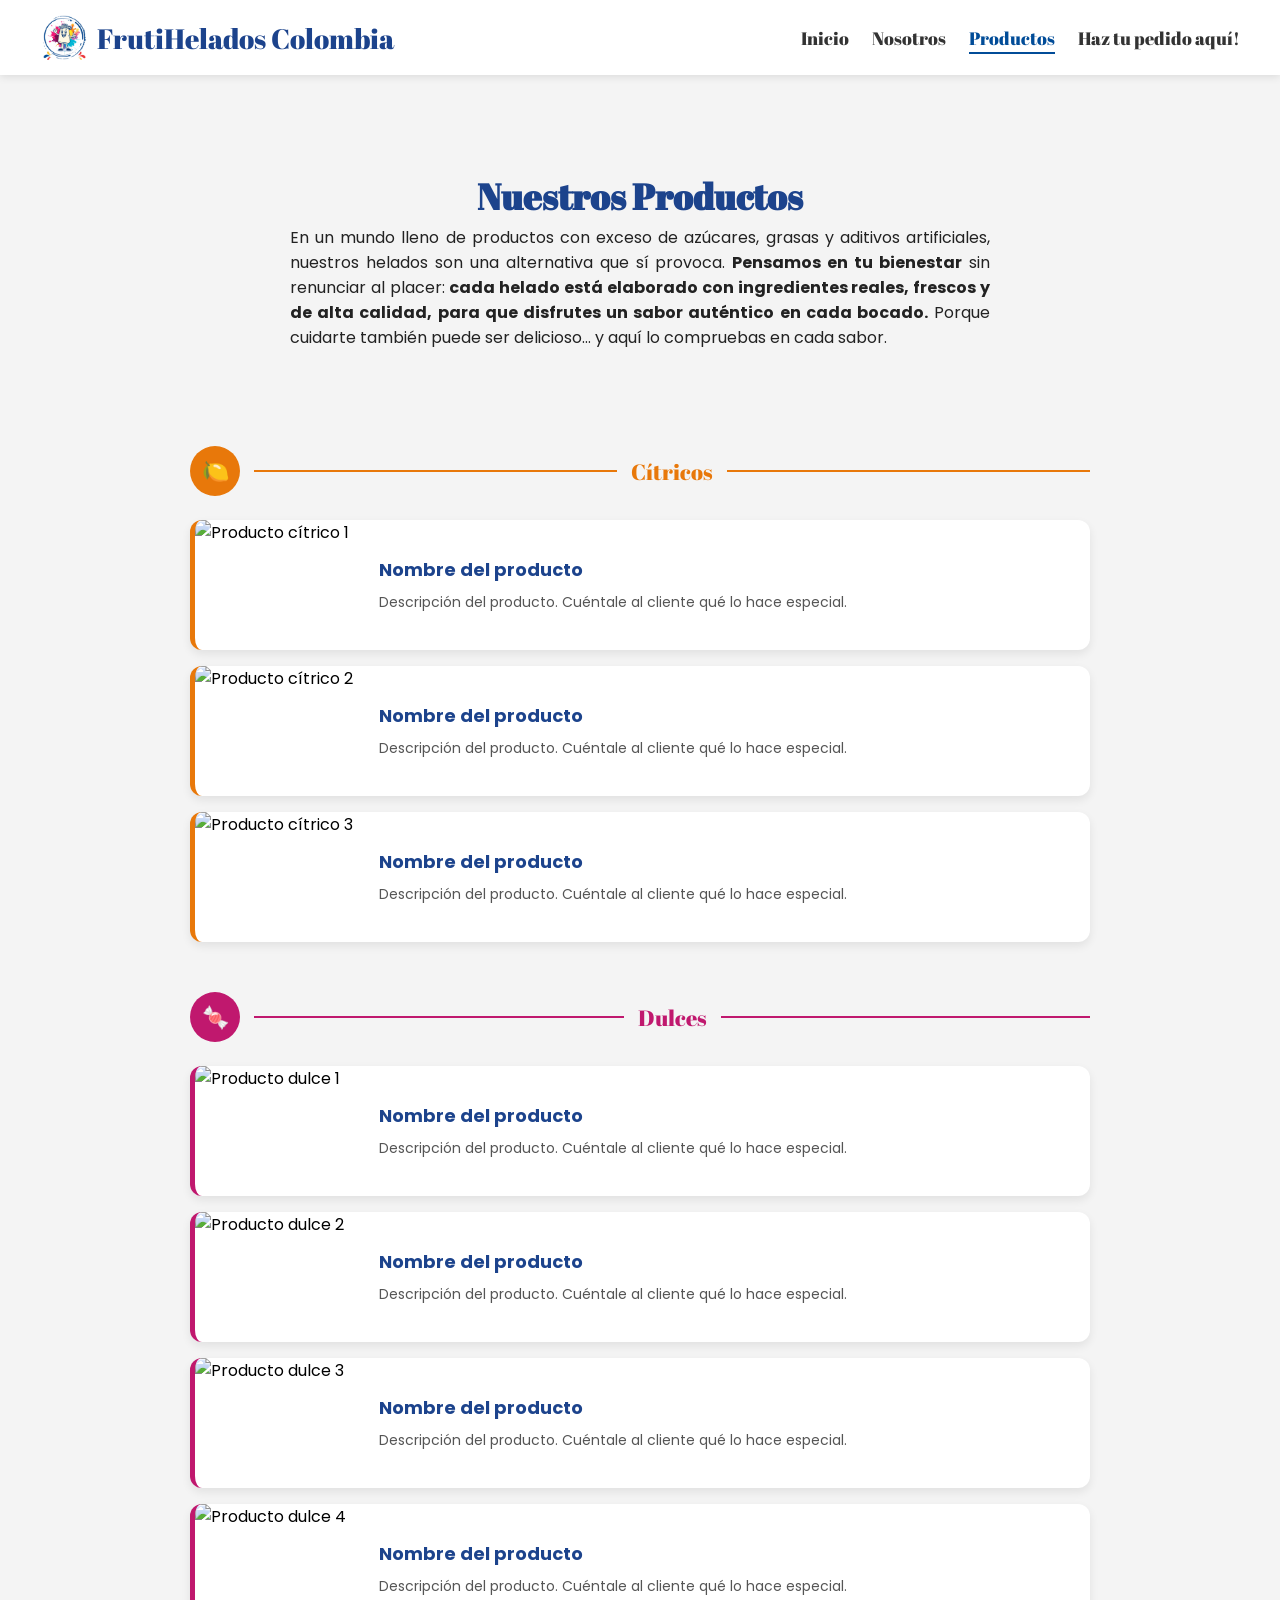
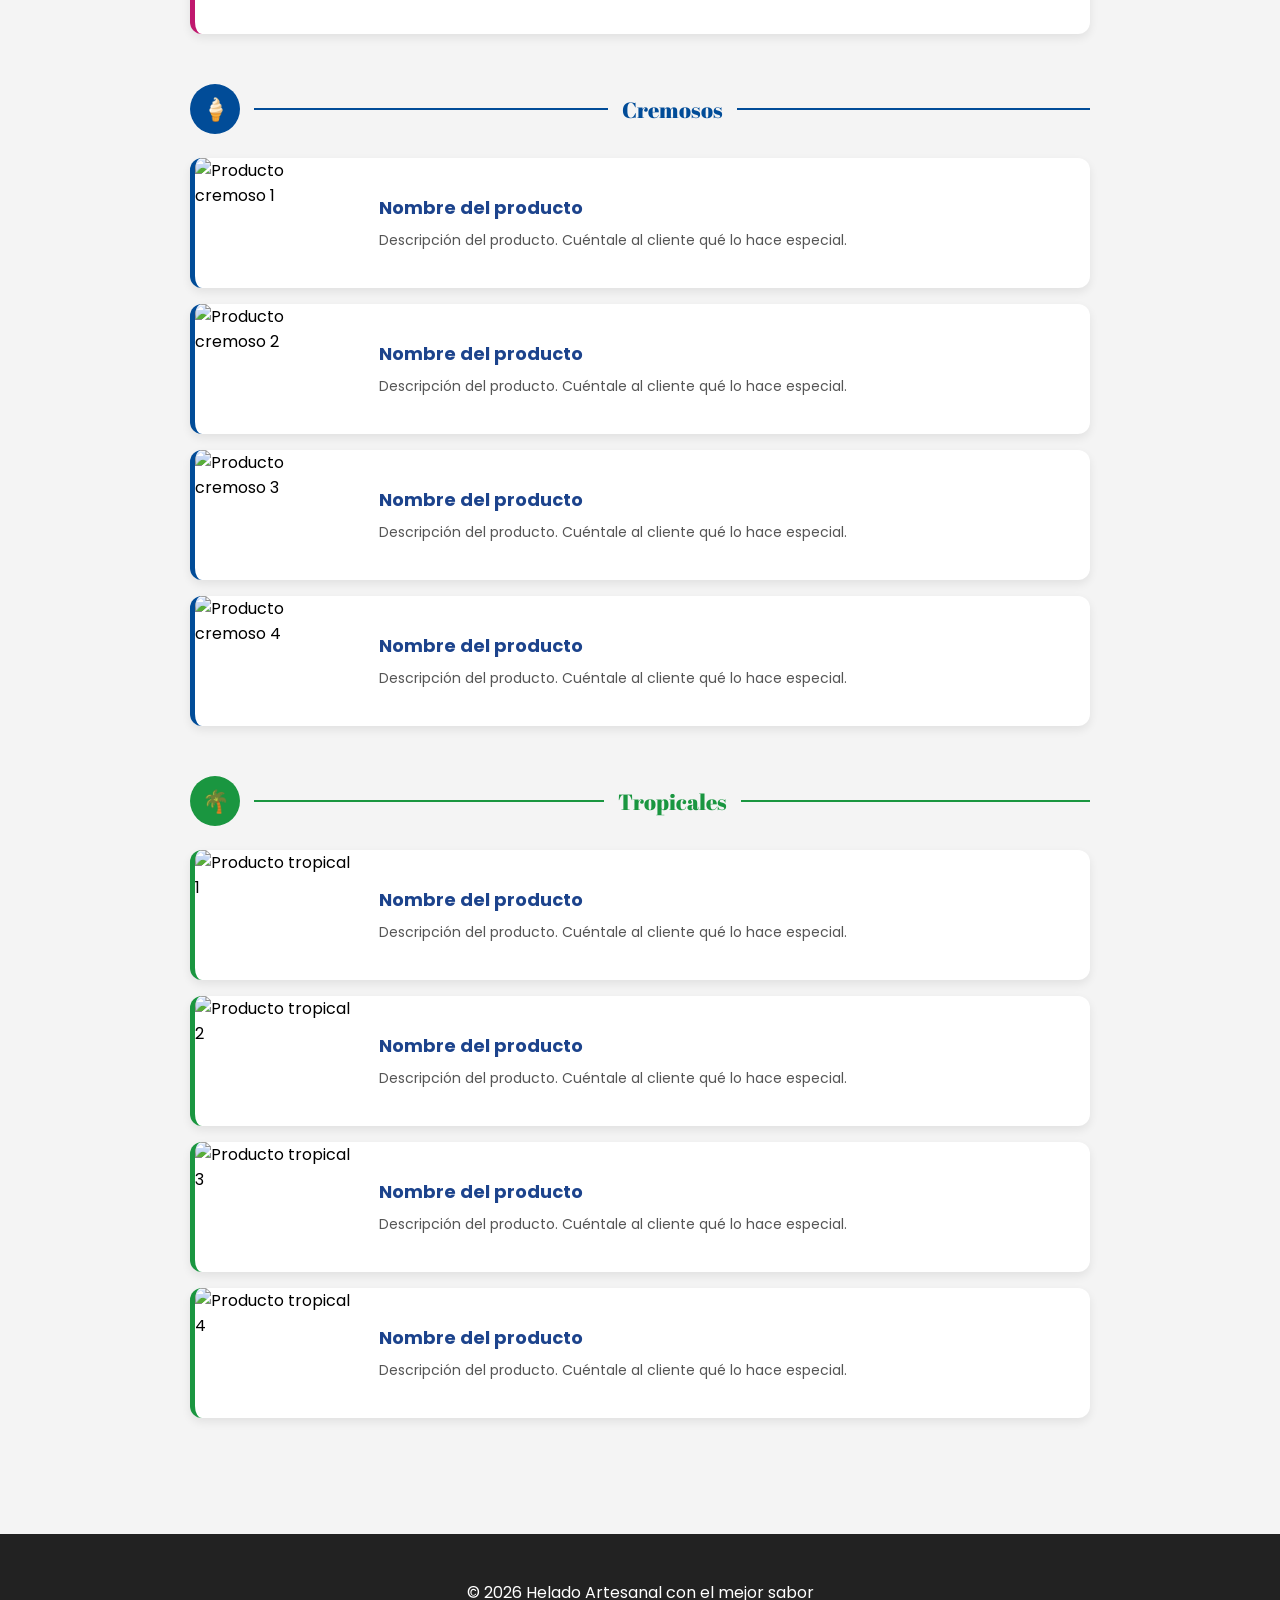
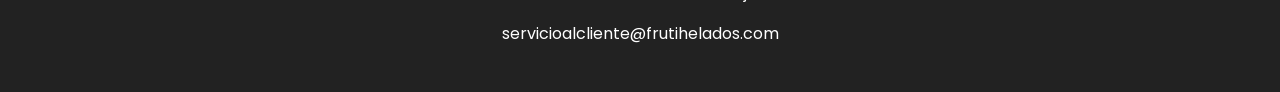
==== productos.html @ f024f273 "Update productos.html" ====
<!DOCTYPE html>
<html lang="es">

<head>
    <meta charset="UTF-8">
    <meta name="viewport" content="width=device-width, initial-scale=1.0">
    <title>Productos - FrutiHelados Colombia</title>
    <link href="https://fonts.googleapis.com/css2?family=Poppins:wght@300;500;700&family=Abril+Fatface&display=swap" rel="stylesheet">
    <link rel="icon" type="image/png" href="Contenido/Index/Animacion_FrutiHelados.png">

<style>

/* Estilo general */
body {
    margin: 0;
    font-family: 'Poppins', sans-serif;
    background: #f4f4f4;
    padding-top: 70px;
}

/* Header fijo */
header {
    background: white;
    padding: 15px 40px;
    display: flex;
    align-items: center;
    justify-content: space-between;
    box-shadow: 0 2px 8px rgba(0,0,0,0.1);
    position: fixed;
    top: 0;
    left: 0;
    right: 0;
    z-index: 2000;
    width: 100%;
    box-sizing: border-box;
    font-family: 'Abril Fatface', cursive;
}

.logo {
    font-size: 28px;
    color: #1c438c;
    display: flex;
    align-items: center;
    gap: 10px;
}

.logo img {
    height: 45px;
    width: auto;
}

nav a {
    margin-left: 20px;
    text-decoration: none;
    color: #333;
    font-size: 18px;
}

nav a:hover {
    color: #F72C21;
}

nav a.activo {
    color: #014c98;
    border-bottom: 2px solid #014c98;
    padding-bottom: 2px;
}

/* Título de página */
.titulo-seccion {
    text-align: center;
    padding: 78px 20px 20px;
}

.titulo-seccion h1 {
    font-size: 36px;
    color: #1c438c;
    font-family: 'Abril Fatface', cursive;
    margin-bottom: 5px;
}

.titulo-seccion p {
    color: #222;
    font-size: 16px;
    margin-top: 0;
    max-width: 700px;
    margin-left: auto;
    margin-right: auto;
    text-align: justify;
}

/* Contenedor principal */
.contenido {
    max-width: 900px;
    margin: 0 auto;
    padding: 10px 30px 60px;
}

/* Separador de categoría estilo opción 3 */
.categoria-separador {
    display: flex;
    align-items: center;
    gap: 14px;
    margin: 50px 0 24px;
}

.categoria-icono {
    width: 50px;
    height: 50px;
    border-radius: 50%;
    display: flex;
    align-items: center;
    justify-content: center;
    font-size: 22px;
    flex-shrink: 0;
}

.categoria-linea {
    flex: 1;
    height: 2px;
}

.categoria-nombre {
    font-family: 'Abril Fatface', cursive;
    font-size: 22px;
    white-space: nowrap;
}

/* Colores por categoría */
.citricos  .categoria-icono { background: #e8780a; }
.citricos  .categoria-linea { background: #e8780a; }
.citricos  .categoria-nombre { color: #e8780a; }

.dulces    .categoria-icono { background: #c0186e; }
.dulces    .categoria-linea { background: #c0186e; }
.dulces    .categoria-nombre { color: #c0186e; }

.cremosos  .categoria-icono { background: #014c98; }
.cremosos  .categoria-linea { background: #014c98; }
.cremosos  .categoria-nombre { color: #014c98; }

.tropicales .categoria-icono { background: #1a9640; }
.tropicales .categoria-linea { background: #1a9640; }
.tropicales .categoria-nombre { color: #1a9640; }

/* Item de producto en lista con borde izquierdo */
.producto-item {
    background: white;
    border-radius: 12px;
    box-shadow: 0 4px 10px rgba(0,0,0,0.08);
    display: flex;
    align-items: center;
    gap: 24px;
    margin-bottom: 16px;
    overflow: hidden;
    transition: transform 0.2s;
}

.producto-item:hover {
    transform: translateY(-4px);
}

/* Borde izquierdo de color por categoría */
.citricos   .producto-item { border-left: 5px solid #e8780a; }
.dulces     .producto-item { border-left: 5px solid #c0186e; }
.cremosos   .producto-item { border-left: 5px solid #014c98; }
.tropicales .producto-item { border-left: 5px solid #1a9640; }

/* Imagen del producto */
.producto-item img {
    width: 160px;
    height: 130px;
    object-fit: cover;
    flex-shrink: 0;
}

/* Texto del producto */
.producto-item-info {
    padding: 16px 20px 16px 0;
    flex: 1;
}

.producto-item-info h3 {
    margin: 0 0 8px;
    font-size: 18px;
    color: #1c438c;
}

.producto-item-info p {
    margin: 0;
    font-size: 14px;
    color: #555;
    line-height: 1.6;
    text-align: justify;
}

/* Footer */
footer {
    margin-top: 40px;
    background: #222;
    color: white;
    text-align: center;
    padding: 30px;
}

</style>
</head>

<body>

<!-- Header -->
<header>
    <div class="logo">
        <img src="Contenido/Index/Frutihelados_Outback_logo.png" alt="Logo FrutiHelados">
        FrutiHelados Colombia
    </div>
    <nav>
        <a href="index.html">Inicio</a>
        <a href="#">Nosotros</a>
        <a href="productos.html" class="activo">Productos</a>
        <a href="#">Haz tu pedido aquí!</a>
    </nav>
</header>

<!-- Título -->
<div class="titulo-seccion">
    <h1>Nuestros Productos</h1>
    <p>En un mundo lleno de productos con exceso de azúcares, grasas y aditivos artificiales, nuestros helados son una alternativa que sí provoca.
       <strong>Pensamos en tu bienestar</strong> sin renunciar al placer: <strong>cada helado está elaborado con ingredientes reales, frescos y de alta calidad, para que disfrutes un sabor auténtico en cada bocado.</strong>
       Porque cuidarte también puede ser delicioso… y aquí lo compruebas en cada sabor.</p>
</div>

<div class="contenido">

    <!-- ───── CÍTRICOS ───── -->
    <div class="citricos">
        <div class="categoria-separador">
            <div class="categoria-icono">🍋</div>
            <div class="categoria-linea"></div>
            <div class="categoria-nombre">Cítricos</div>
            <div class="categoria-linea"></div>
        </div>

        <div class="producto-item">
            <img src="Contenido/Productos/citrico1.jpg" alt="Producto cítrico 1">
            <div class="producto-item-info">
                <h3>Nombre del producto</h3>
                <p>Descripción del producto. Cuéntale al cliente qué lo hace especial.</p>
            </div>
        </div>

        <div class="producto-item">
            <img src="Contenido/Productos/citrico2.jpg" alt="Producto cítrico 2">
            <div class="producto-item-info">
                <h3>Nombre del producto</h3>
                <p>Descripción del producto. Cuéntale al cliente qué lo hace especial.</p>
            </div>
        </div>

        <div class="producto-item">
            <img src="Contenido/Productos/citrico3.jpg" alt="Producto cítrico 3">
            <div class="producto-item-info">
                <h3>Nombre del producto</h3>
                <p>Descripción del producto. Cuéntale al cliente qué lo hace especial.</p>
            </div>
        </div>
    </div>

    <!-- ───── DULCES ───── -->
    <div class="dulces">
        <div class="categoria-separador">
            <div class="categoria-icono">🍬</div>
            <div class="categoria-linea"></div>
            <div class="categoria-nombre">Dulces</div>
            <div class="categoria-linea"></div>
        </div>

        <div class="producto-item">
            <img src="Contenido/Productos/dulce1.jpg" alt="Producto dulce 1">
            <div class="producto-item-info">
                <h3>Nombre del producto</h3>
                <p>Descripción del producto. Cuéntale al cliente qué lo hace especial.</p>
            </div>
        </div>

        <div class="producto-item">
            <img src="Contenido/Productos/dulce2.jpg" alt="Producto dulce 2">
            <div class="producto-item-info">
                <h3>Nombre del producto</h3>
                <p>Descripción del producto. Cuéntale al cliente qué lo hace especial.</p>
            </div>
        </div>

        <div class="producto-item">
            <img src="Contenido/Productos/dulce3.jpg" alt="Producto dulce 3">
            <div class="producto-item-info">
                <h3>Nombre del producto</h3>
                <p>Descripción del producto. Cuéntale al cliente qué lo hace especial.</p>
            </div>
        </div>

        <div class="producto-item">
            <img src="Contenido/Productos/dulce4.jpg" alt="Producto dulce 4">
            <div class="producto-item-info">
                <h3>Nombre del producto</h3>
                <p>Descripción del producto. Cuéntale al cliente qué lo hace especial.</p>
            </div>
        </div>
    </div>

    <!-- ───── CREMOSOS ───── -->
    <div class="cremosos">
        <div class="categoria-separador">
            <div class="categoria-icono">🍦</div>
            <div class="categoria-linea"></div>
            <div class="categoria-nombre">Cremosos</div>
            <div class="categoria-linea"></div>
        </div>

        <div class="producto-item">
            <img src="Contenido/Productos/cremoso1.jpg" alt="Producto cremoso 1">
            <div class="producto-item-info">
                <h3>Nombre del producto</h3>
                <p>Descripción del producto. Cuéntale al cliente qué lo hace especial.</p>
            </div>
        </div>

        <div class="producto-item">
            <img src="Contenido/Productos/cremoso2.jpg" alt="Producto cremoso 2">
            <div class="producto-item-info">
                <h3>Nombre del producto</h3>
                <p>Descripción del producto. Cuéntale al cliente qué lo hace especial.</p>
            </div>
        </div>

        <div class="producto-item">
            <img src="Contenido/Productos/cremoso3.jpg" alt="Producto cremoso 3">
            <div class="producto-item-info">
                <h3>Nombre del producto</h3>
                <p>Descripción del producto. Cuéntale al cliente qué lo hace especial.</p>
            </div>
        </div>

        <div class="producto-item">
            <img src="Contenido/Productos/cremoso4.jpg" alt="Producto cremoso 4">
            <div class="producto-item-info">
                <h3>Nombre del producto</h3>
                <p>Descripción del producto. Cuéntale al cliente qué lo hace especial.</p>
            </div>
        </div>
    </div>

    <!-- ───── TROPICALES ───── -->
    <div class="tropicales">
        <div class="categoria-separador">
            <div class="categoria-icono">🌴</div>
            <div class="categoria-linea"></div>
            <div class="categoria-nombre">Tropicales</div>
            <div class="categoria-linea"></div>
        </div>

        <div class="producto-item">
            <img src="Contenido/Productos/tropical1.jpg" alt="Producto tropical 1">
            <div class="producto-item-info">
                <h3>Nombre del producto</h3>
                <p>Descripción del producto. Cuéntale al cliente qué lo hace especial.</p>
            </div>
        </div>

        <div class="producto-item">
            <img src="Contenido/Productos/tropical2.jpg" alt="Producto tropical 2">
            <div class="producto-item-info">
                <h3>Nombre del producto</h3>
                <p>Descripción del producto. Cuéntale al cliente qué lo hace especial.</p>
            </div>
        </div>

        <div class="producto-item">
            <img src="Contenido/Productos/tropical3.jpg" alt="Producto tropical 3">
            <div class="producto-item-info">
                <h3>Nombre del producto</h3>
                <p>Descripción del producto. Cuéntale al cliente qué lo hace especial.</p>
            </div>
        </div>

        <div class="producto-item">
            <img src="Contenido/Productos/tropical4.jpg" alt="Producto tropical 4">
            <div class="producto-item-info">
                <h3>Nombre del producto</h3>
                <p>Descripción del producto. Cuéntale al cliente qué lo hace especial.</p>
            </div>
        </div>
    </div>

</div>

<!-- Footer -->
<footer>
    <p>© 2026 Helado Artesanal con el mejor sabor</p>
    <p>servicioalcliente@frutihelados.com</p>
</footer>

</body>
</html>
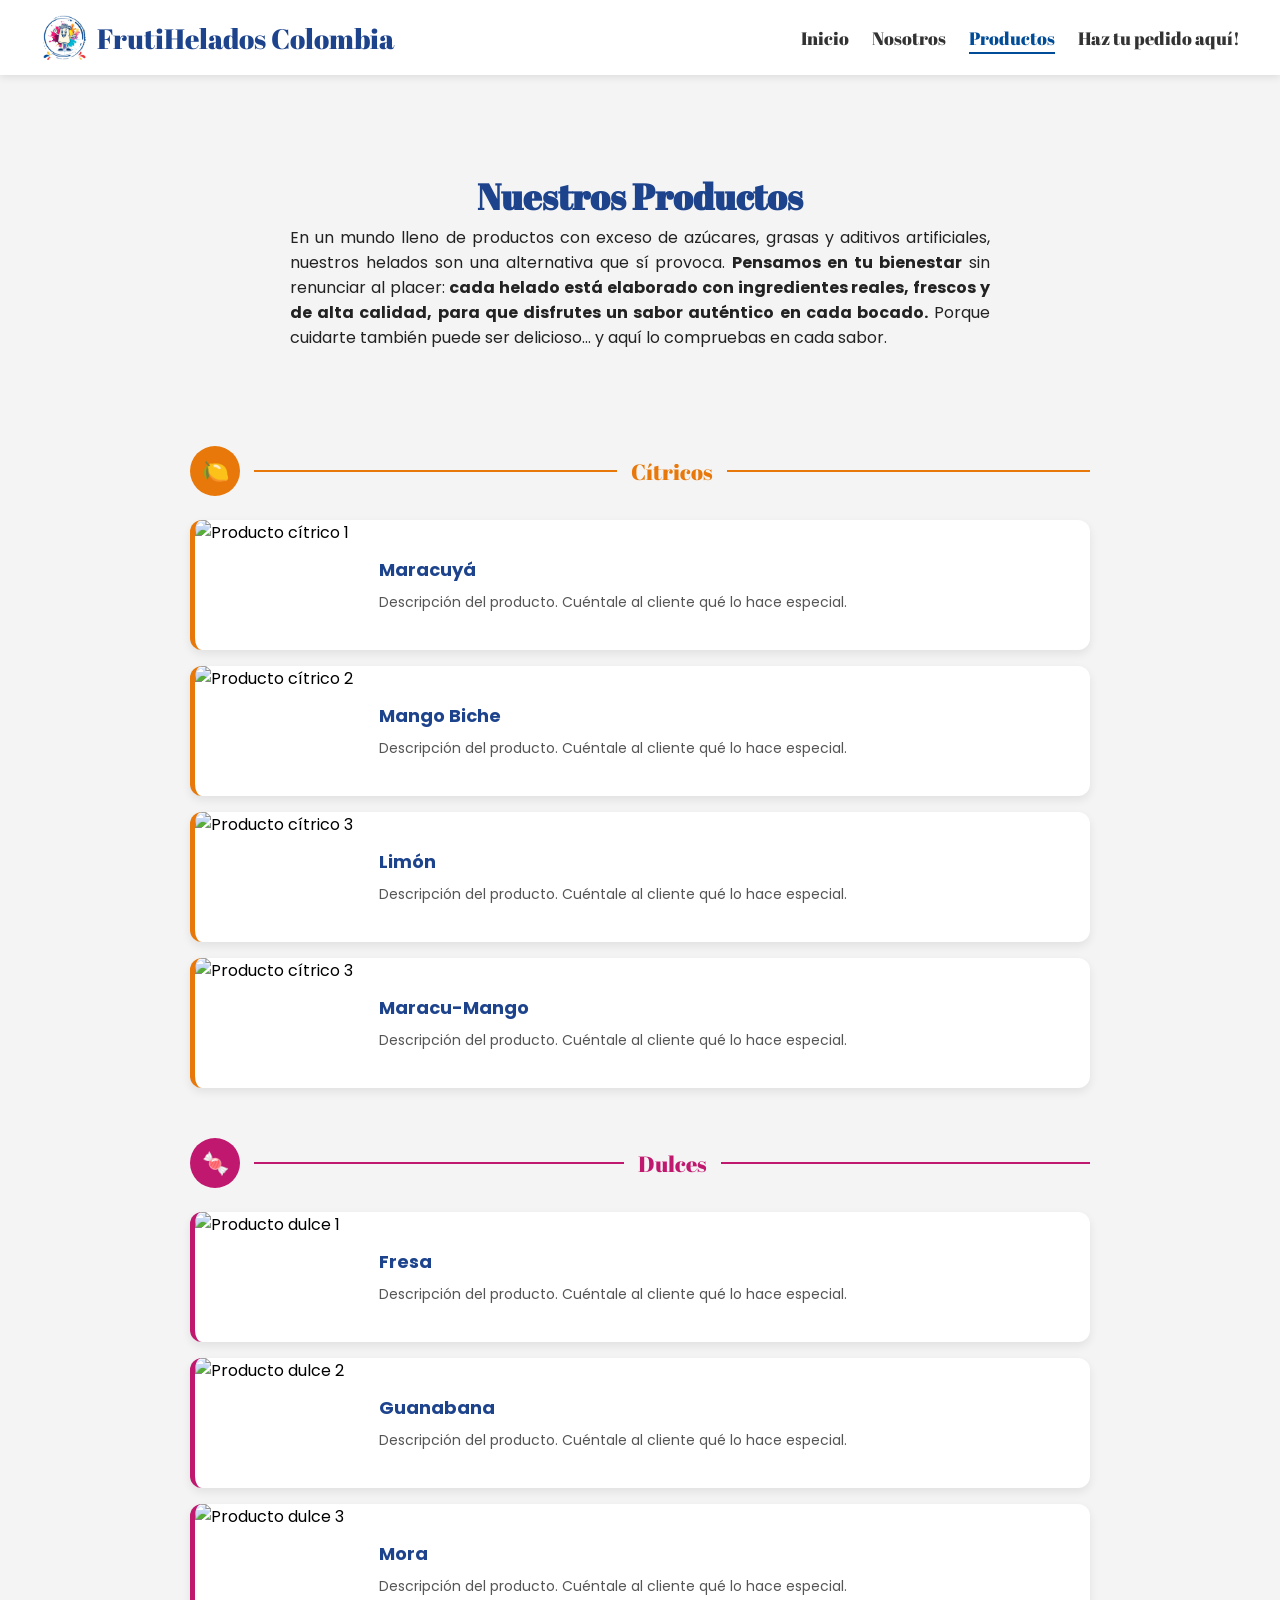
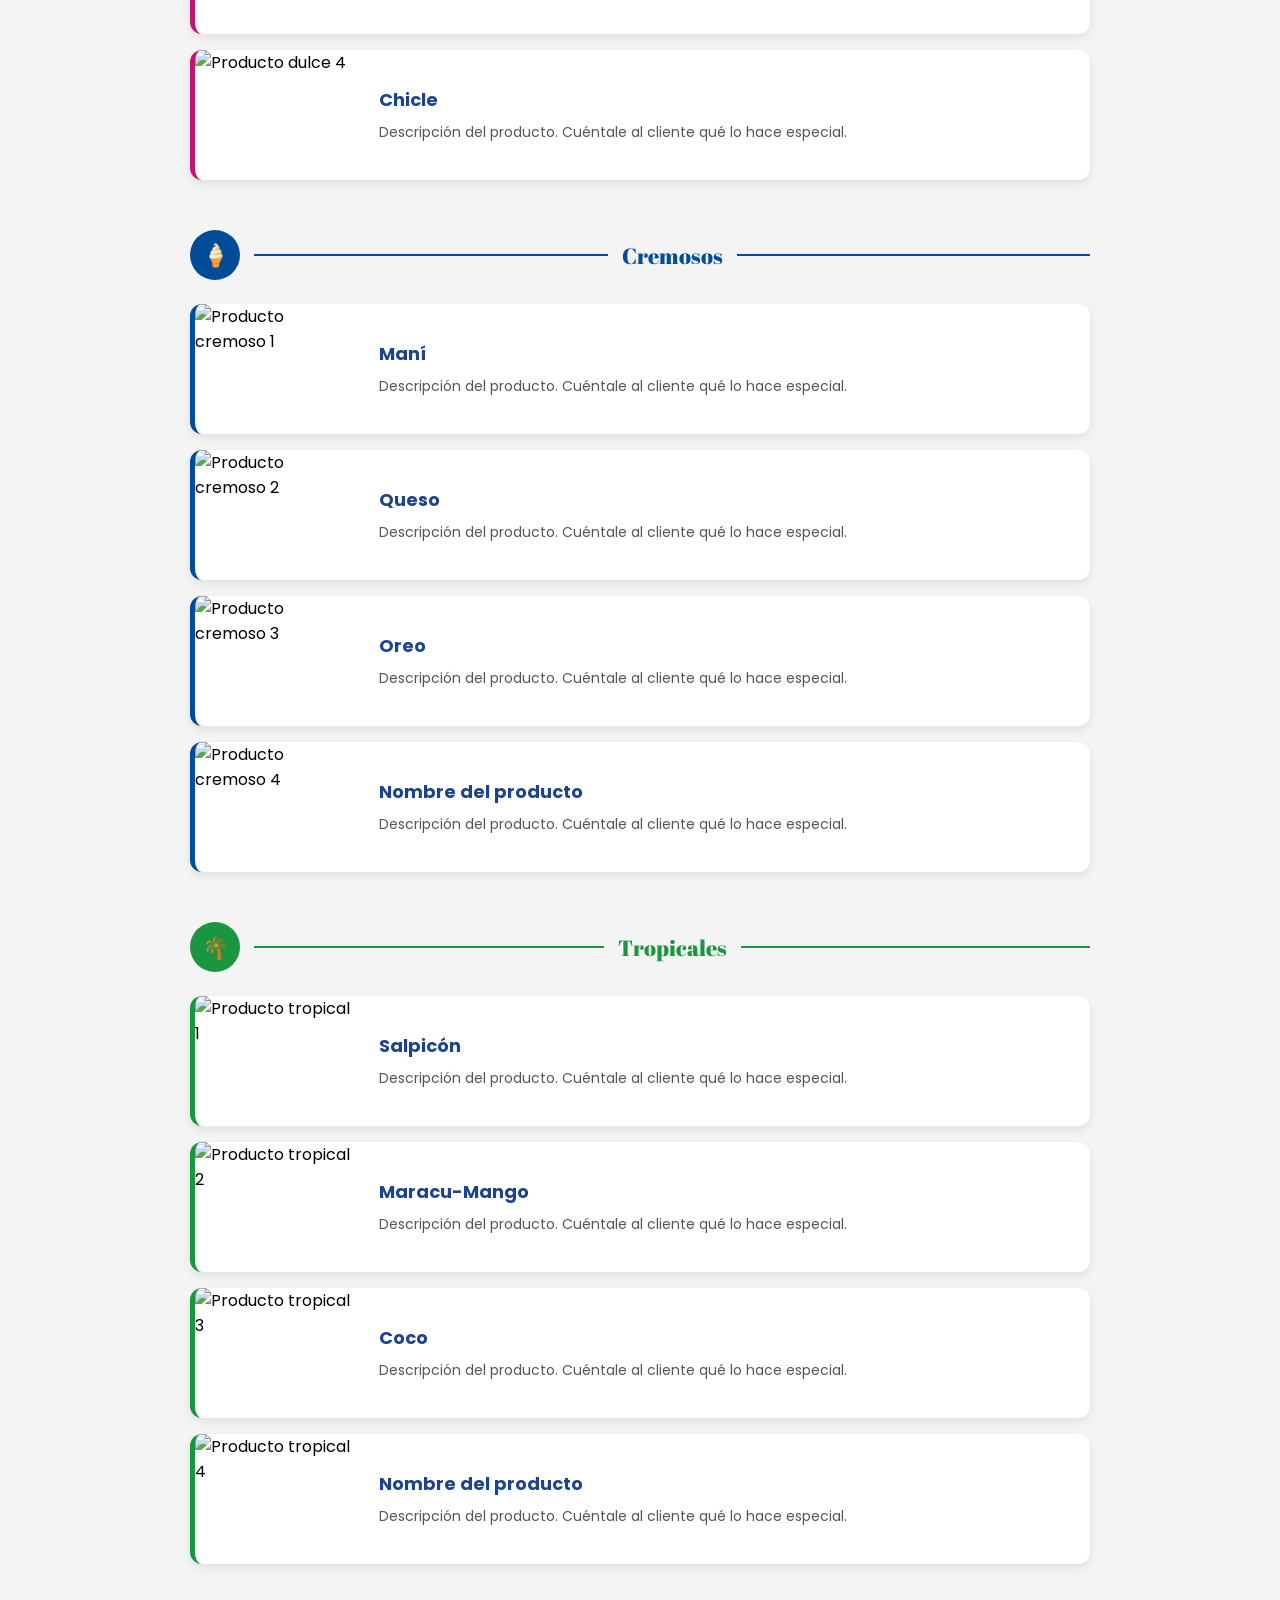
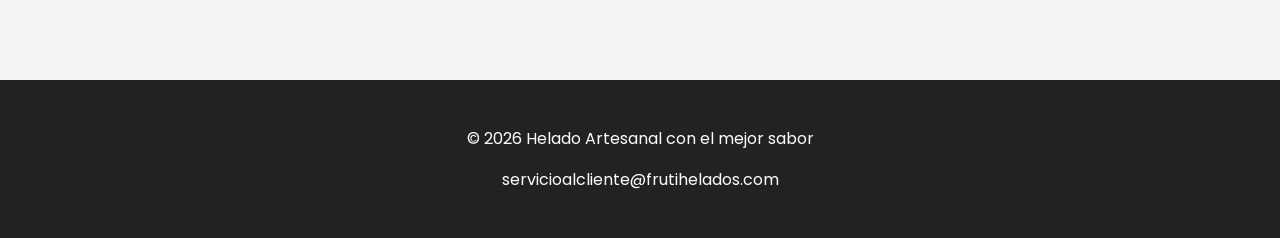
==== commit fedc2c7a: "Update productos.html" ====
--- a/productos.html
+++ b/productos.html
@@ -244,7 +244,7 @@
         <div class="producto-item">
             <img src="Contenido/Productos/citrico1.jpg" alt="Producto cítrico 1">
             <div class="producto-item-info">
-                <h3>Nombre del producto</h3>
+                <h3>Maracuyá</h3>
                 <p>Descripción del producto. Cuéntale al cliente qué lo hace especial.</p>
             </div>
         </div>
@@ -252,7 +252,7 @@
         <div class="producto-item">
             <img src="Contenido/Productos/citrico2.jpg" alt="Producto cítrico 2">
             <div class="producto-item-info">
-                <h3>Nombre del producto</h3>
+                <h3>Mango Biche</h3>
                 <p>Descripción del producto. Cuéntale al cliente qué lo hace especial.</p>
             </div>
         </div>
@@ -260,7 +260,15 @@
         <div class="producto-item">
             <img src="Contenido/Productos/citrico3.jpg" alt="Producto cítrico 3">
             <div class="producto-item-info">
-                <h3>Nombre del producto</h3>
+                <h3>Limón</h3>
+                <p>Descripción del producto. Cuéntale al cliente qué lo hace especial.</p>
+            </div>
+        </div>
+
+        <div class="producto-item">
+            <img src="Contenido/Productos/citrico3.jpg" alt="Producto cítrico 3">
+            <div class="producto-item-info">
+                <h3>Maracu-Mango</h3>
                 <p>Descripción del producto. Cuéntale al cliente qué lo hace especial.</p>
             </div>
         </div>
@@ -278,7 +286,7 @@
         <div class="producto-item">
             <img src="Contenido/Productos/dulce1.jpg" alt="Producto dulce 1">
             <div class="producto-item-info">
-                <h3>Nombre del producto</h3>
+                <h3>Fresa</h3>
                 <p>Descripción del producto. Cuéntale al cliente qué lo hace especial.</p>
             </div>
         </div>
@@ -286,7 +294,7 @@
         <div class="producto-item">
             <img src="Contenido/Productos/dulce2.jpg" alt="Producto dulce 2">
             <div class="producto-item-info">
-                <h3>Nombre del producto</h3>
+                <h3>Guanabana</h3>
                 <p>Descripción del producto. Cuéntale al cliente qué lo hace especial.</p>
             </div>
         </div>
@@ -294,7 +302,7 @@
         <div class="producto-item">
             <img src="Contenido/Productos/dulce3.jpg" alt="Producto dulce 3">
             <div class="producto-item-info">
-                <h3>Nombre del producto</h3>
+                <h3>Mora</h3>
                 <p>Descripción del producto. Cuéntale al cliente qué lo hace especial.</p>
             </div>
         </div>
@@ -302,7 +310,7 @@
         <div class="producto-item">
             <img src="Contenido/Productos/dulce4.jpg" alt="Producto dulce 4">
             <div class="producto-item-info">
-                <h3>Nombre del producto</h3>
+                <h3>Chicle</h3>
                 <p>Descripción del producto. Cuéntale al cliente qué lo hace especial.</p>
             </div>
         </div>
@@ -320,7 +328,7 @@
         <div class="producto-item">
             <img src="Contenido/Productos/cremoso1.jpg" alt="Producto cremoso 1">
             <div class="producto-item-info">
-                <h3>Nombre del producto</h3>
+                <h3>Maní</h3>
                 <p>Descripción del producto. Cuéntale al cliente qué lo hace especial.</p>
             </div>
         </div>
@@ -328,7 +336,7 @@
         <div class="producto-item">
             <img src="Contenido/Productos/cremoso2.jpg" alt="Producto cremoso 2">
             <div class="producto-item-info">
-                <h3>Nombre del producto</h3>
+                <h3>Queso</h3>
                 <p>Descripción del producto. Cuéntale al cliente qué lo hace especial.</p>
             </div>
         </div>
@@ -336,7 +344,7 @@
         <div class="producto-item">
             <img src="Contenido/Productos/cremoso3.jpg" alt="Producto cremoso 3">
             <div class="producto-item-info">
-                <h3>Nombre del producto</h3>
+                <h3>Oreo</h3>
                 <p>Descripción del producto. Cuéntale al cliente qué lo hace especial.</p>
             </div>
         </div>
@@ -362,7 +370,7 @@
         <div class="producto-item">
             <img src="Contenido/Productos/tropical1.jpg" alt="Producto tropical 1">
             <div class="producto-item-info">
-                <h3>Nombre del producto</h3>
+                <h3>Salpicón</h3>
                 <p>Descripción del producto. Cuéntale al cliente qué lo hace especial.</p>
             </div>
         </div>
@@ -370,7 +378,7 @@
         <div class="producto-item">
             <img src="Contenido/Productos/tropical2.jpg" alt="Producto tropical 2">
             <div class="producto-item-info">
-                <h3>Nombre del producto</h3>
+                <h3>Maracu-Mango</h3>
                 <p>Descripción del producto. Cuéntale al cliente qué lo hace especial.</p>
             </div>
         </div>
@@ -378,7 +386,7 @@
         <div class="producto-item">
             <img src="Contenido/Productos/tropical3.jpg" alt="Producto tropical 3">
             <div class="producto-item-info">
-                <h3>Nombre del producto</h3>
+                <h3>Coco</h3>
                 <p>Descripción del producto. Cuéntale al cliente qué lo hace especial.</p>
             </div>
         </div>
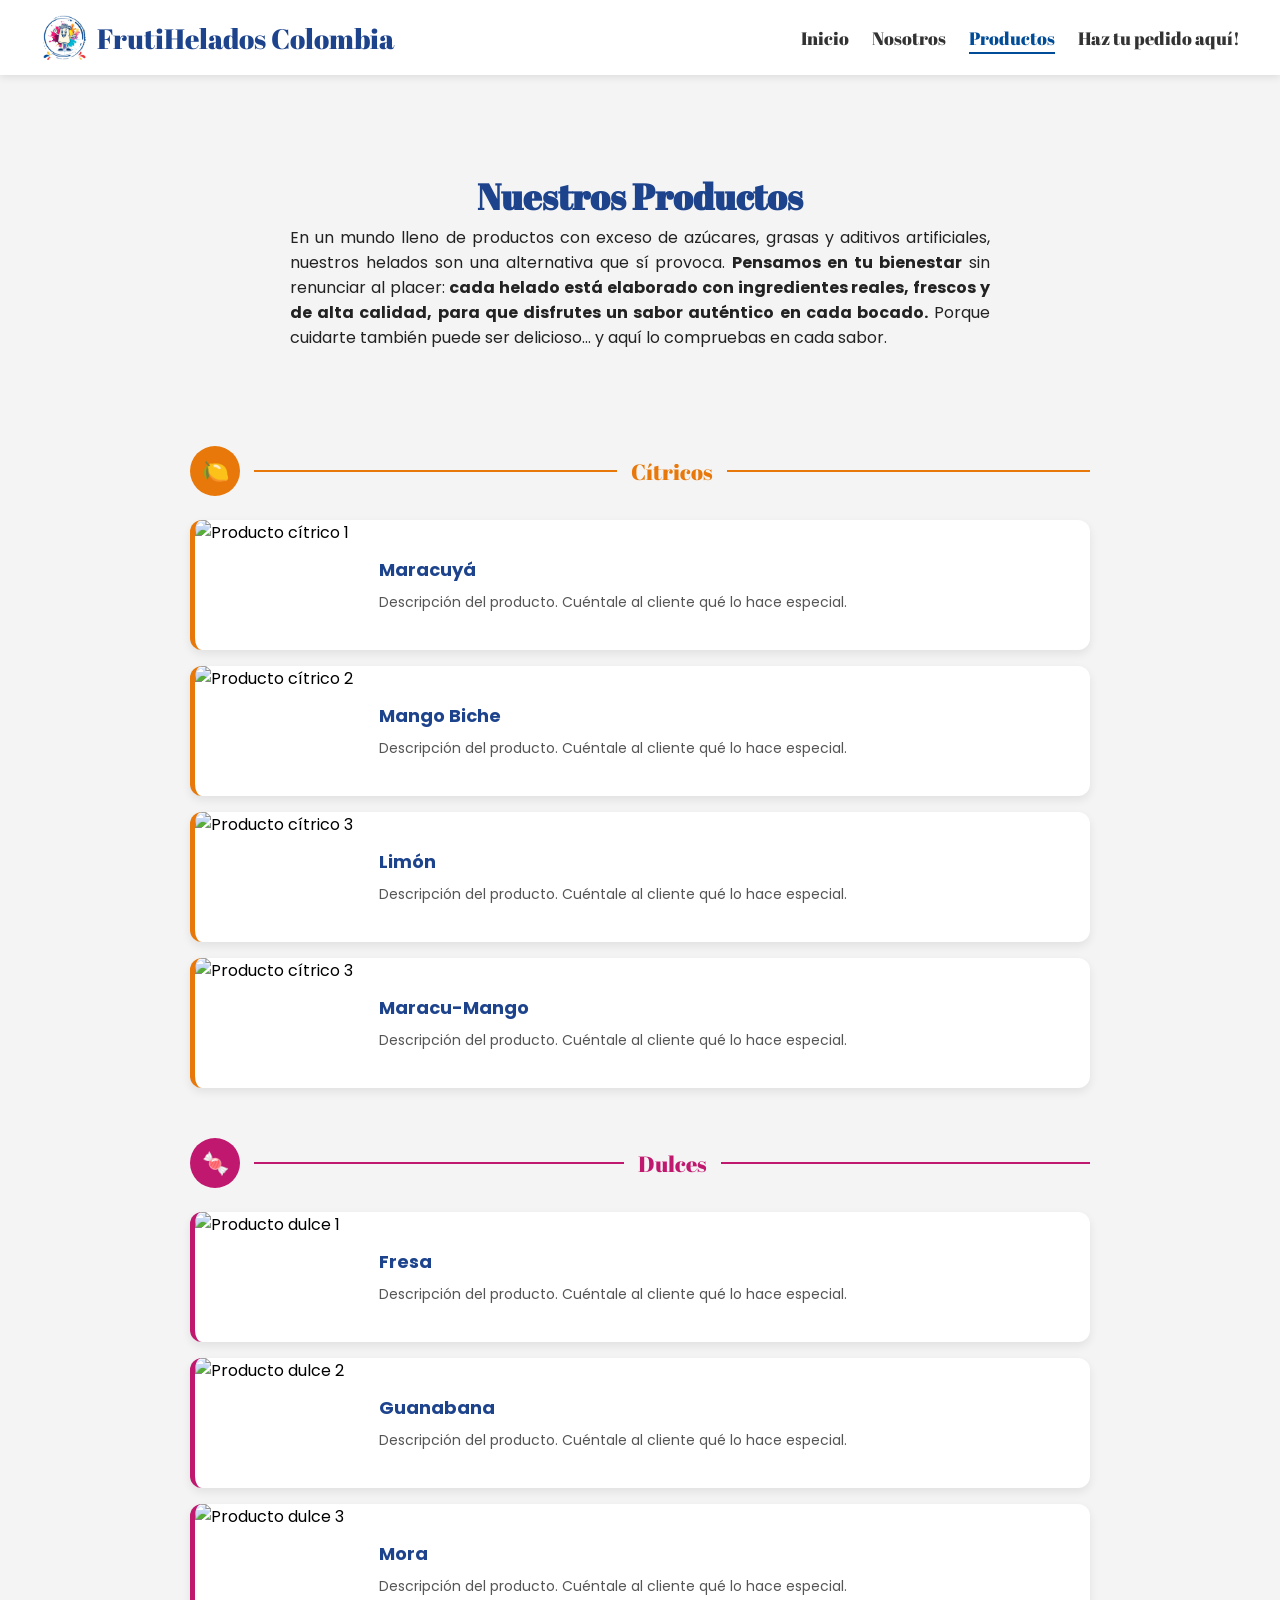
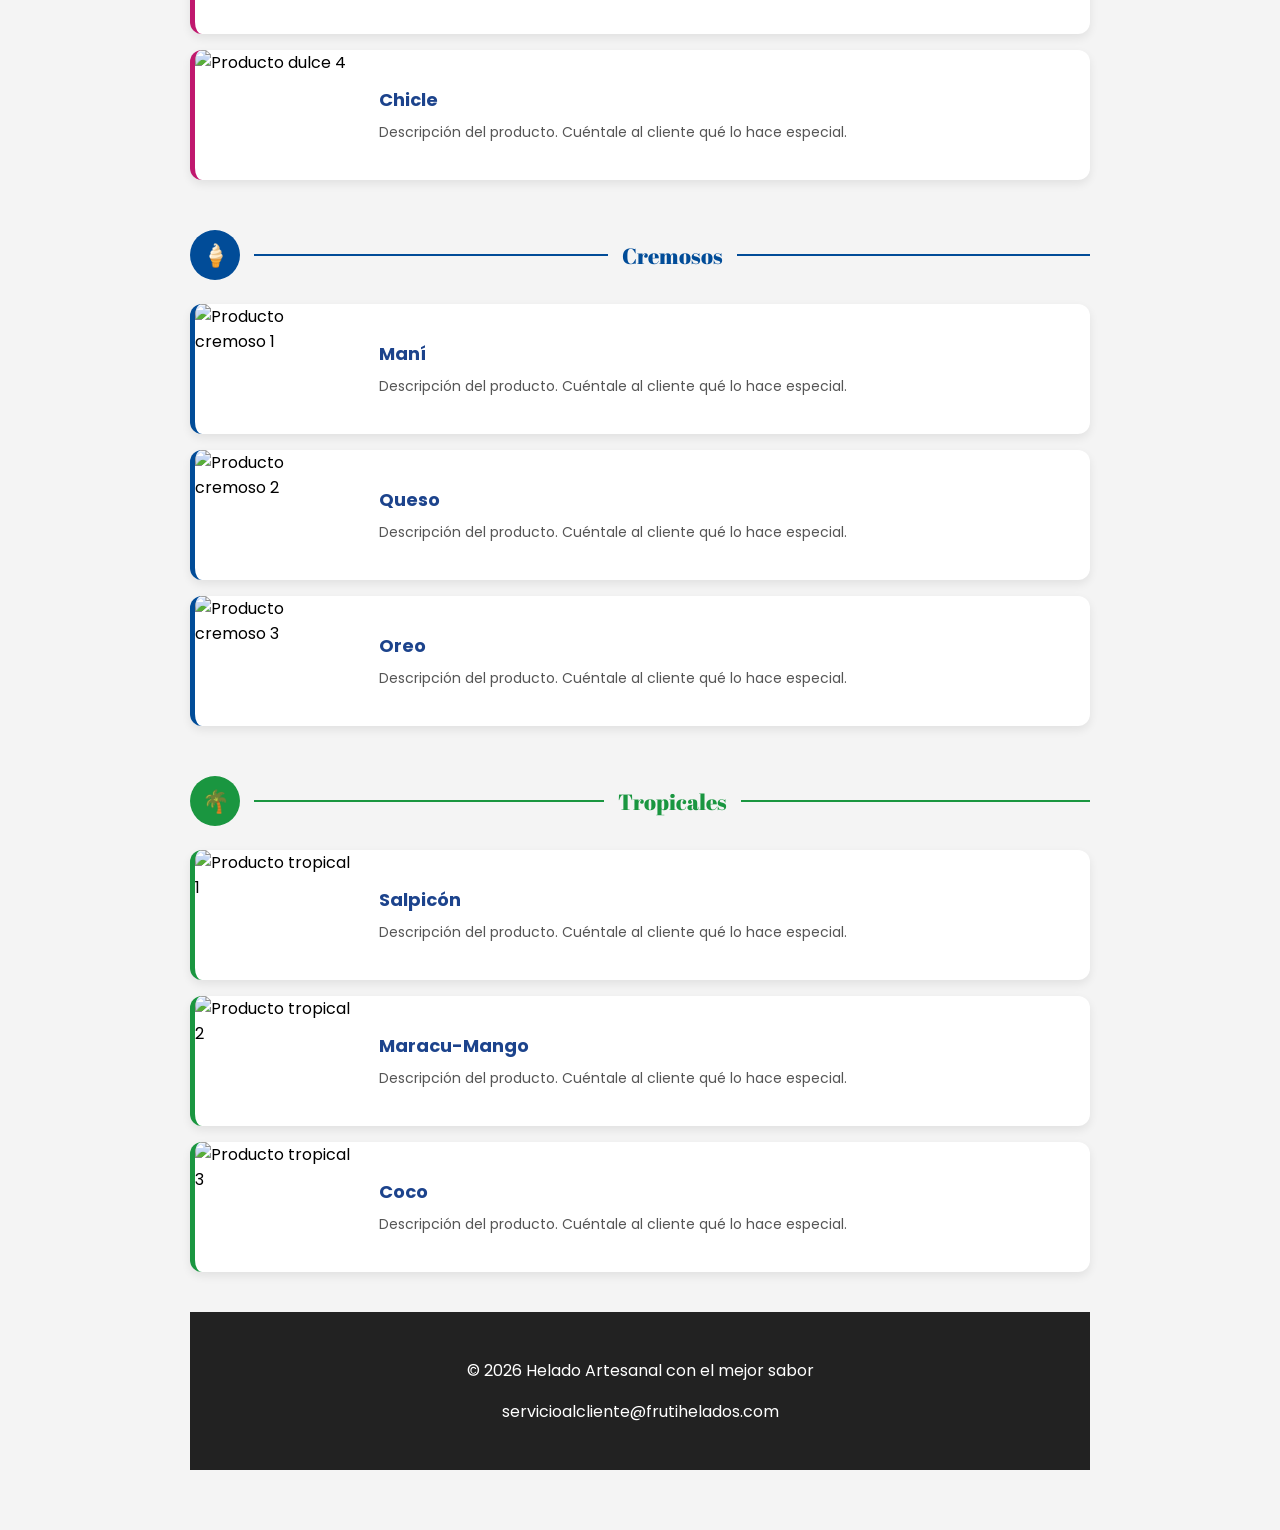
==== commit 4a2141f0: "Update productos.html" ====
--- a/productos.html
+++ b/productos.html
@@ -349,13 +349,6 @@
             </div>
         </div>
 
-        <div class="producto-item">
-            <img src="Contenido/Productos/cremoso4.jpg" alt="Producto cremoso 4">
-            <div class="producto-item-info">
-                <h3>Nombre del producto</h3>
-                <p>Descripción del producto. Cuéntale al cliente qué lo hace especial.</p>
-            </div>
-        </div>
     </div>
 
     <!-- ───── TROPICALES ───── -->
@@ -390,15 +383,6 @@
                 <p>Descripción del producto. Cuéntale al cliente qué lo hace especial.</p>
             </div>
         </div>
-
-        <div class="producto-item">
-            <img src="Contenido/Productos/tropical4.jpg" alt="Producto tropical 4">
-            <div class="producto-item-info">
-                <h3>Nombre del producto</h3>
-                <p>Descripción del producto. Cuéntale al cliente qué lo hace especial.</p>
-            </div>
-        </div>
-    </div>
 
 </div>
 
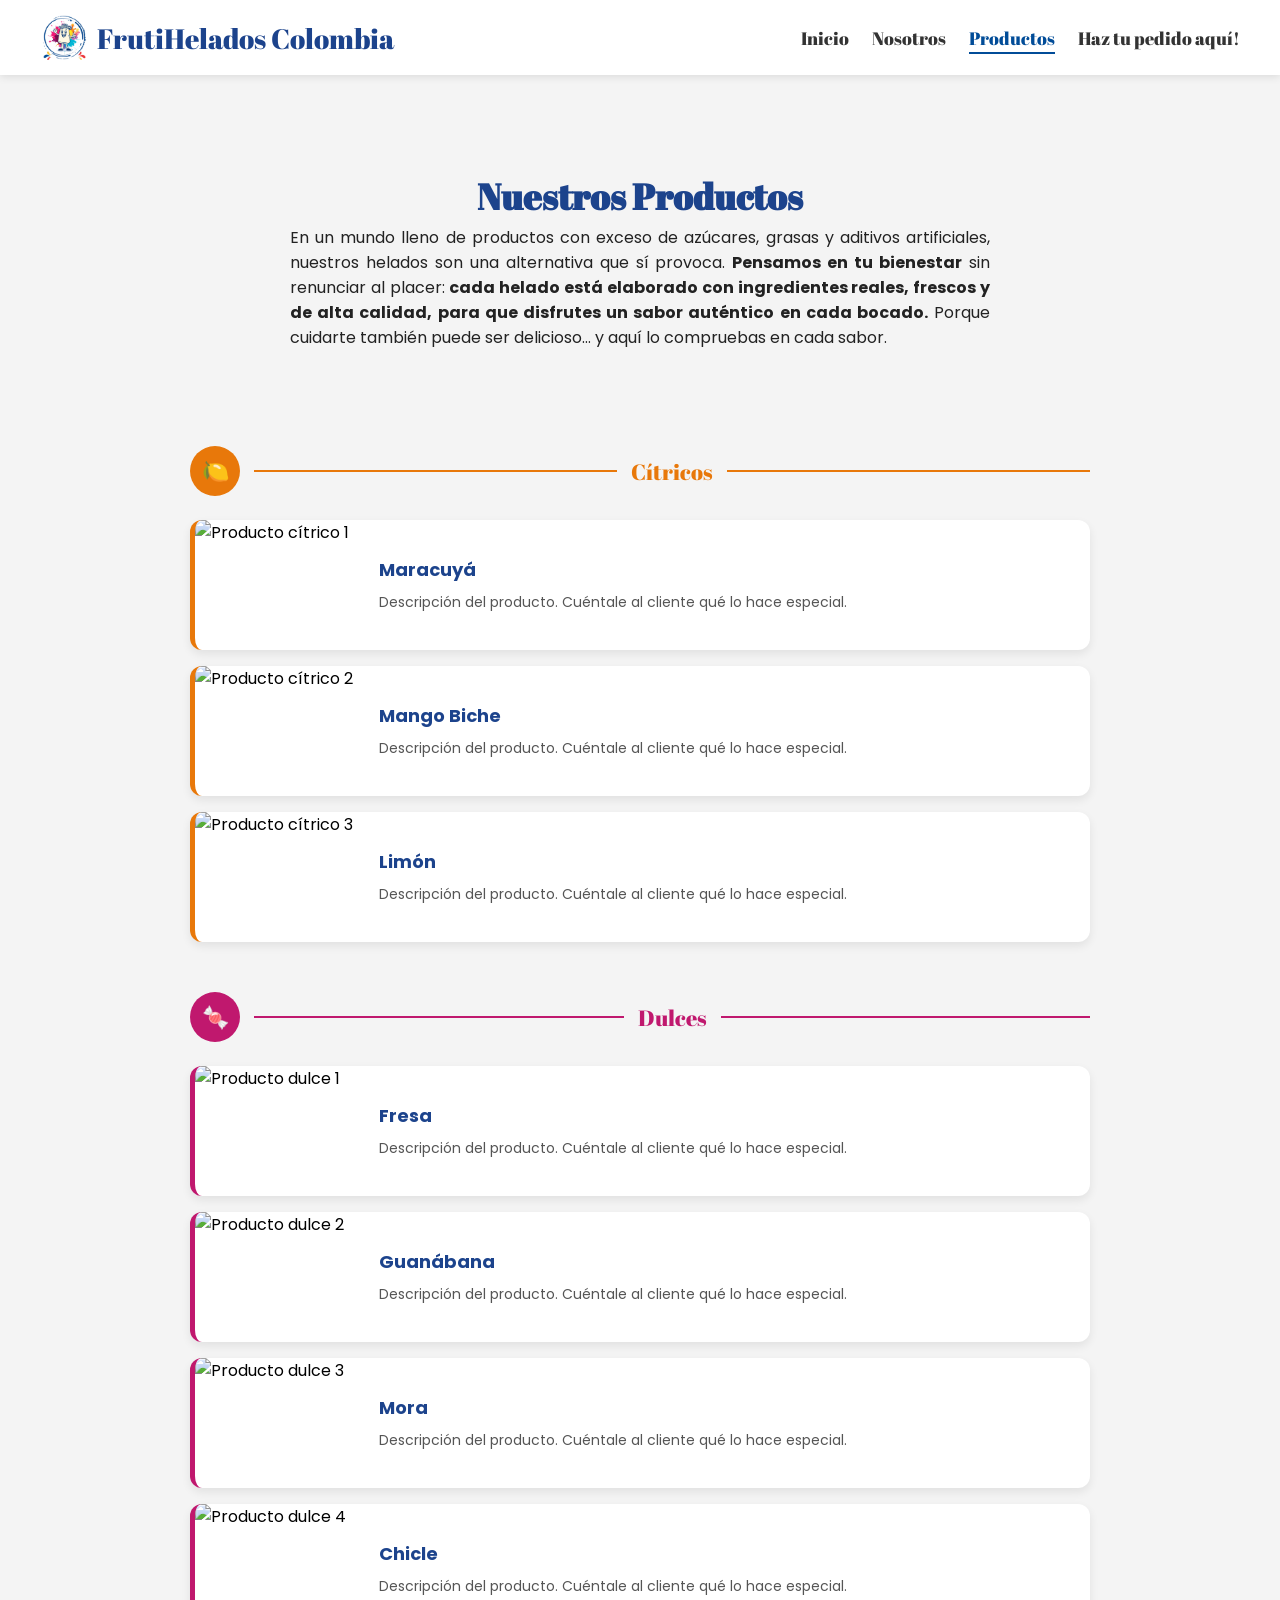
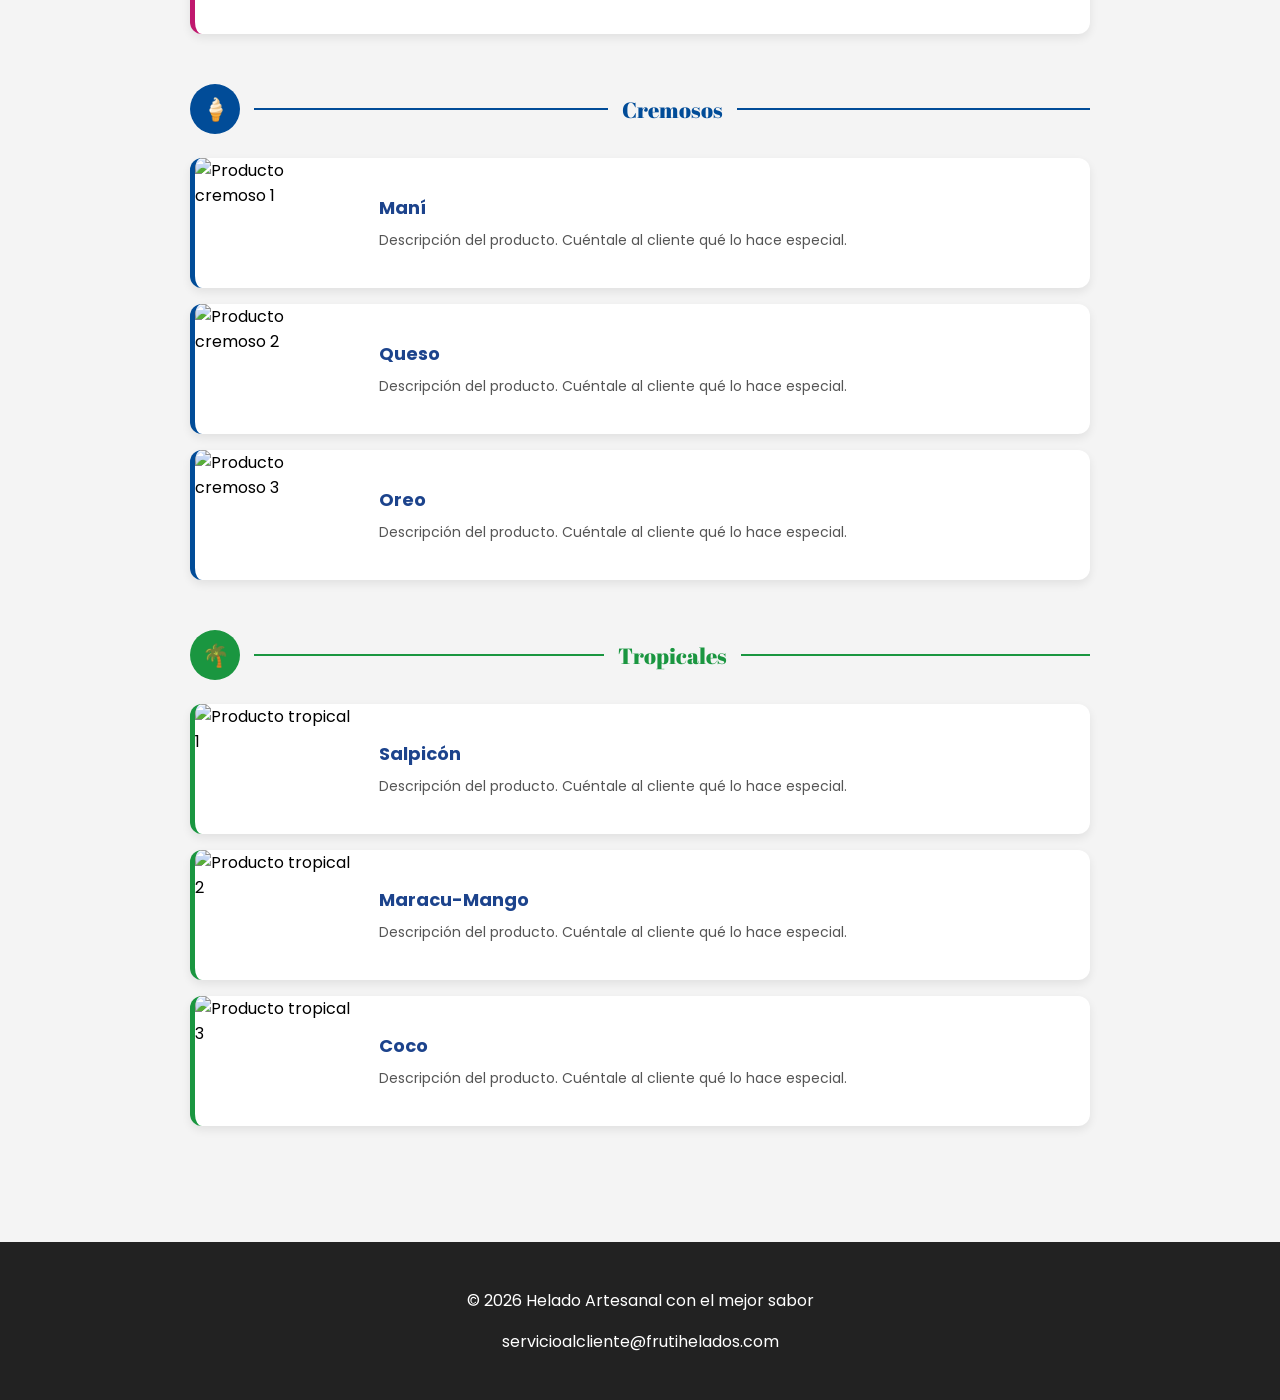
==== commit 11d1beb5: "Update productos.html" ====
--- a/productos.html
+++ b/productos.html
@@ -96,7 +96,7 @@
     padding: 10px 30px 60px;
 }
 
-/* Separador de categoría estilo opción 3 */
+/* Separador de categoría */
 .categoria-separador {
     display: flex;
     align-items: center;
@@ -143,7 +143,7 @@
 .tropicales .categoria-linea { background: #1a9640; }
 .tropicales .categoria-nombre { color: #1a9640; }
 
-/* Item de producto en lista con borde izquierdo */
+/* Item de producto */
 .producto-item {
     background: white;
     border-radius: 12px;
@@ -160,7 +160,7 @@
     transform: translateY(-4px);
 }
 
-/* Borde izquierdo de color por categoría */
+/* Borde izquierdo por categoría */
 .citricos   .producto-item { border-left: 5px solid #e8780a; }
 .dulces     .producto-item { border-left: 5px solid #c0186e; }
 .cremosos   .producto-item { border-left: 5px solid #014c98; }
@@ -201,6 +201,8 @@
     color: white;
     text-align: center;
     padding: 30px;
+    width: 100%;
+    box-sizing: border-box;
 }
 
 </style>
@@ -264,15 +266,8 @@
                 <p>Descripción del producto. Cuéntale al cliente qué lo hace especial.</p>
             </div>
         </div>
-
-        <div class="producto-item">
-            <img src="Contenido/Productos/citrico3.jpg" alt="Producto cítrico 3">
-            <div class="producto-item-info">
-                <h3>Maracu-Mango</h3>
-                <p>Descripción del producto. Cuéntale al cliente qué lo hace especial.</p>
-            </div>
-        </div>
-    </div>
+    </div>
+    <!-- fin .citricos -->
 
     <!-- ───── DULCES ───── -->
     <div class="dulces">
@@ -294,7 +289,7 @@
         <div class="producto-item">
             <img src="Contenido/Productos/dulce2.jpg" alt="Producto dulce 2">
             <div class="producto-item-info">
-                <h3>Guanabana</h3>
+                <h3>Guanábana</h3>
                 <p>Descripción del producto. Cuéntale al cliente qué lo hace especial.</p>
             </div>
         </div>
@@ -315,6 +310,7 @@
             </div>
         </div>
     </div>
+    <!-- fin .dulces -->
 
     <!-- ───── CREMOSOS ───── -->
     <div class="cremosos">
@@ -348,8 +344,8 @@
                 <p>Descripción del producto. Cuéntale al cliente qué lo hace especial.</p>
             </div>
         </div>
-
-    </div>
+    </div>
+    <!-- fin .cremosos -->
 
     <!-- ───── TROPICALES ───── -->
     <div class="tropicales">
@@ -383,10 +379,13 @@
                 <p>Descripción del producto. Cuéntale al cliente qué lo hace especial.</p>
             </div>
         </div>
+    </div>
+    <!-- fin .tropicales -->
 
 </div>
-
-<!-- Footer -->
+<!-- fin .contenido -->
+
+<!-- Footer FUERA del contenido -->
 <footer>
     <p>© 2026 Helado Artesanal con el mejor sabor</p>
     <p>servicioalcliente@frutihelados.com</p>
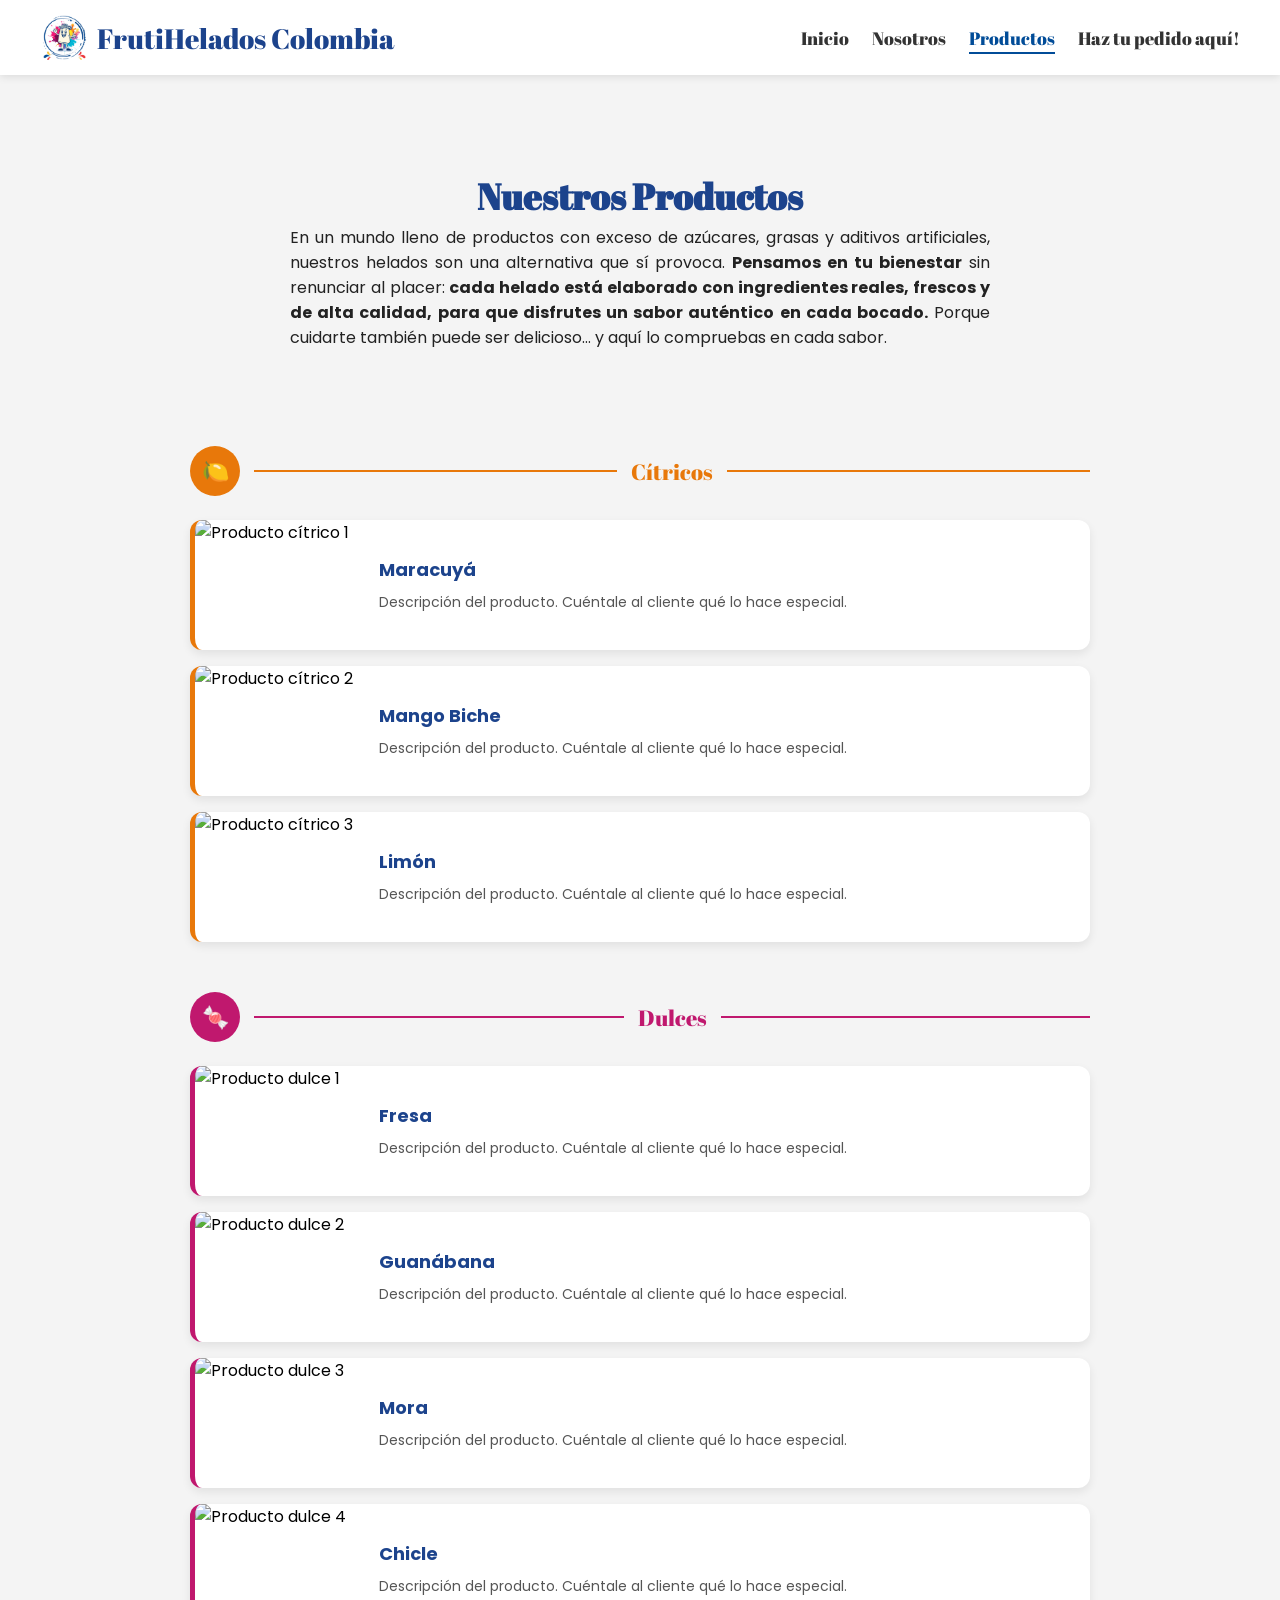
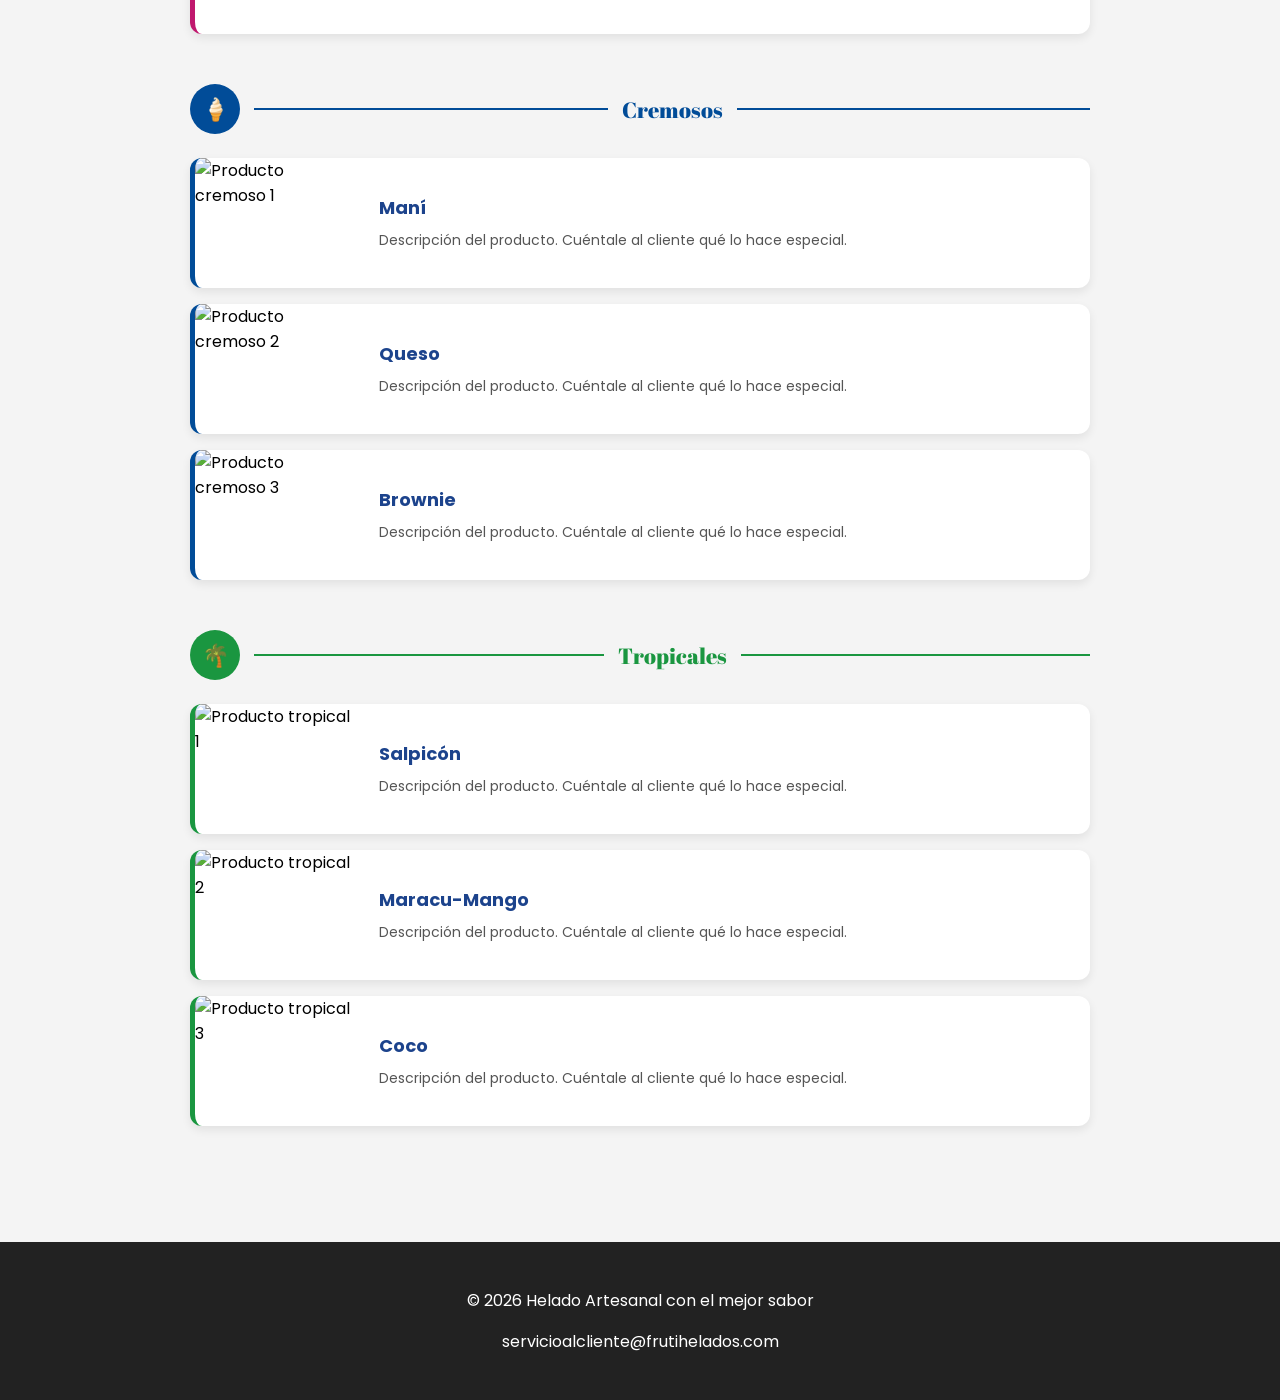
==== commit 576c6ae0: "Update productos.html" ====
--- a/productos.html
+++ b/productos.html
@@ -340,7 +340,7 @@
         <div class="producto-item">
             <img src="Contenido/Productos/cremoso3.jpg" alt="Producto cremoso 3">
             <div class="producto-item-info">
-                <h3>Oreo</h3>
+                <h3>Brownie</h3>
                 <p>Descripción del producto. Cuéntale al cliente qué lo hace especial.</p>
             </div>
         </div>
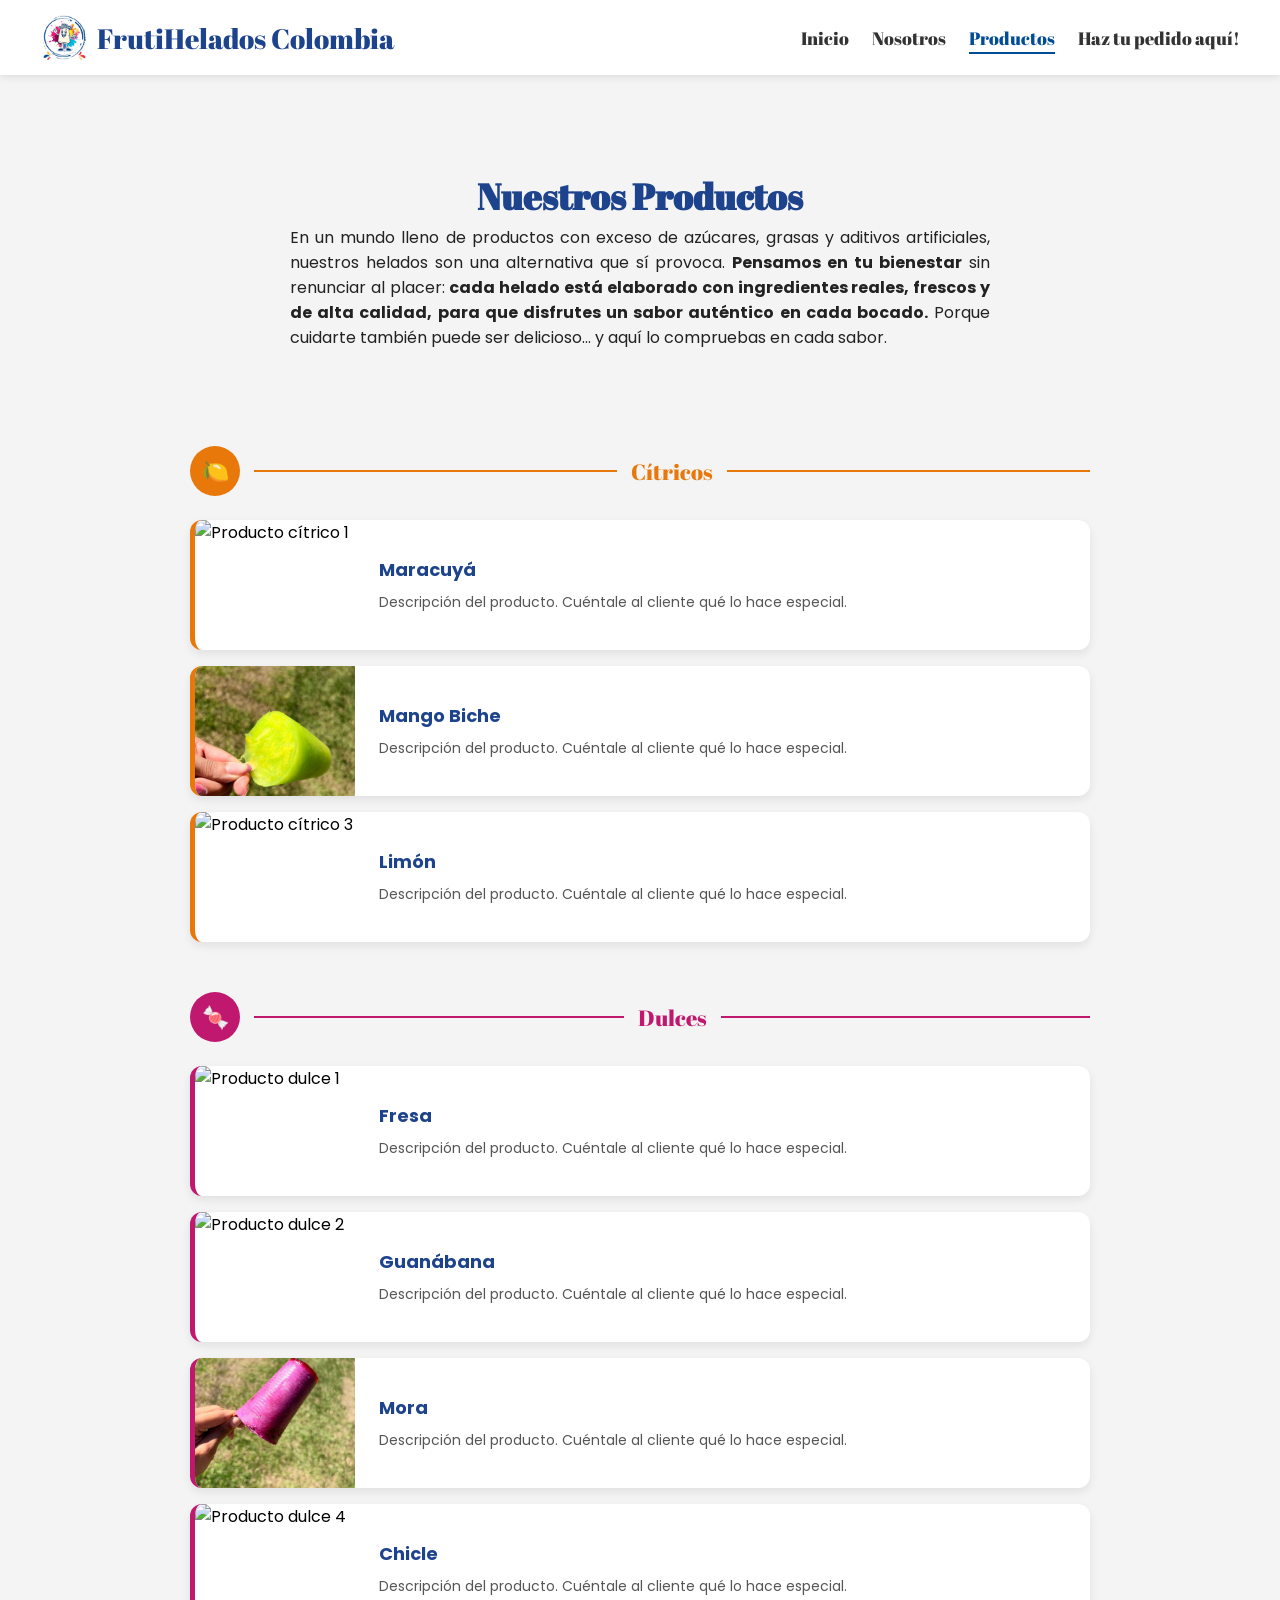
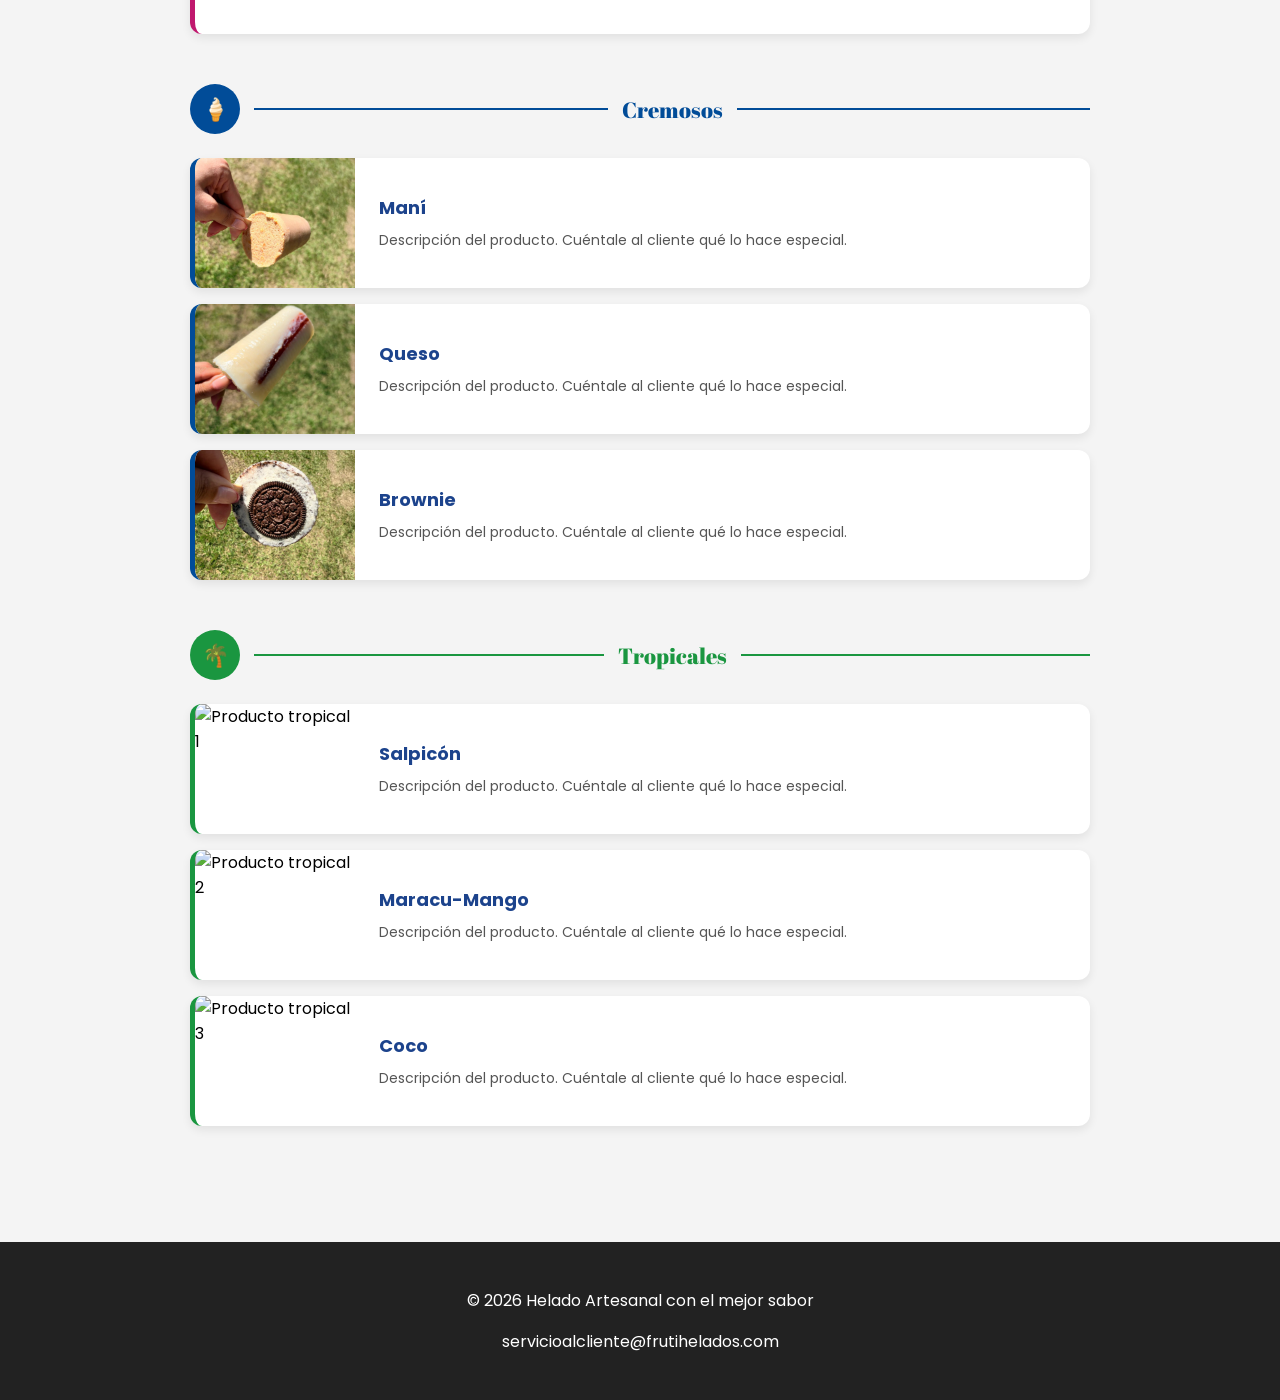
==== commit 146eb951: "Update productos.html" ====
--- a/productos.html
+++ b/productos.html
@@ -252,7 +252,7 @@
         </div>
 
         <div class="producto-item">
-            <img src="Contenido/Productos/citrico2.jpg" alt="Producto cítrico 2">
+            <img src="Contenido/productos/MangoBiche_A.jpeg" alt="Producto cítrico 2">
             <div class="producto-item-info">
                 <h3>Mango Biche</h3>
                 <p>Descripción del producto. Cuéntale al cliente qué lo hace especial.</p>
@@ -295,7 +295,7 @@
         </div>
 
         <div class="producto-item">
-            <img src="Contenido/Productos/dulce3.jpg" alt="Producto dulce 3">
+            <img src="Contenido/productos/Mora_A.jpeg" alt="Producto dulce 3">
             <div class="producto-item-info">
                 <h3>Mora</h3>
                 <p>Descripción del producto. Cuéntale al cliente qué lo hace especial.</p>
@@ -322,7 +322,7 @@
         </div>
 
         <div class="producto-item">
-            <img src="Contenido/Productos/cremoso1.jpg" alt="Producto cremoso 1">
+            <img src="Contenido/productos/Mani_A.jpeg" alt="Producto cremoso 1">
             <div class="producto-item-info">
                 <h3>Maní</h3>
                 <p>Descripción del producto. Cuéntale al cliente qué lo hace especial.</p>
@@ -330,7 +330,7 @@
         </div>
 
         <div class="producto-item">
-            <img src="Contenido/Productos/cremoso2.jpg" alt="Producto cremoso 2">
+            <img src="Contenido/productos/Queso_A.jpeg" alt="Producto cremoso 2">
             <div class="producto-item-info">
                 <h3>Queso</h3>
                 <p>Descripción del producto. Cuéntale al cliente qué lo hace especial.</p>
@@ -338,7 +338,7 @@
         </div>
 
         <div class="producto-item">
-            <img src="Contenido/Productos/cremoso3.jpg" alt="Producto cremoso 3">
+            <img src="Contenido/productos/Brownie_A.jpeg" alt="Producto cremoso 3">
             <div class="producto-item-info">
                 <h3>Brownie</h3>
                 <p>Descripción del producto. Cuéntale al cliente qué lo hace especial.</p>
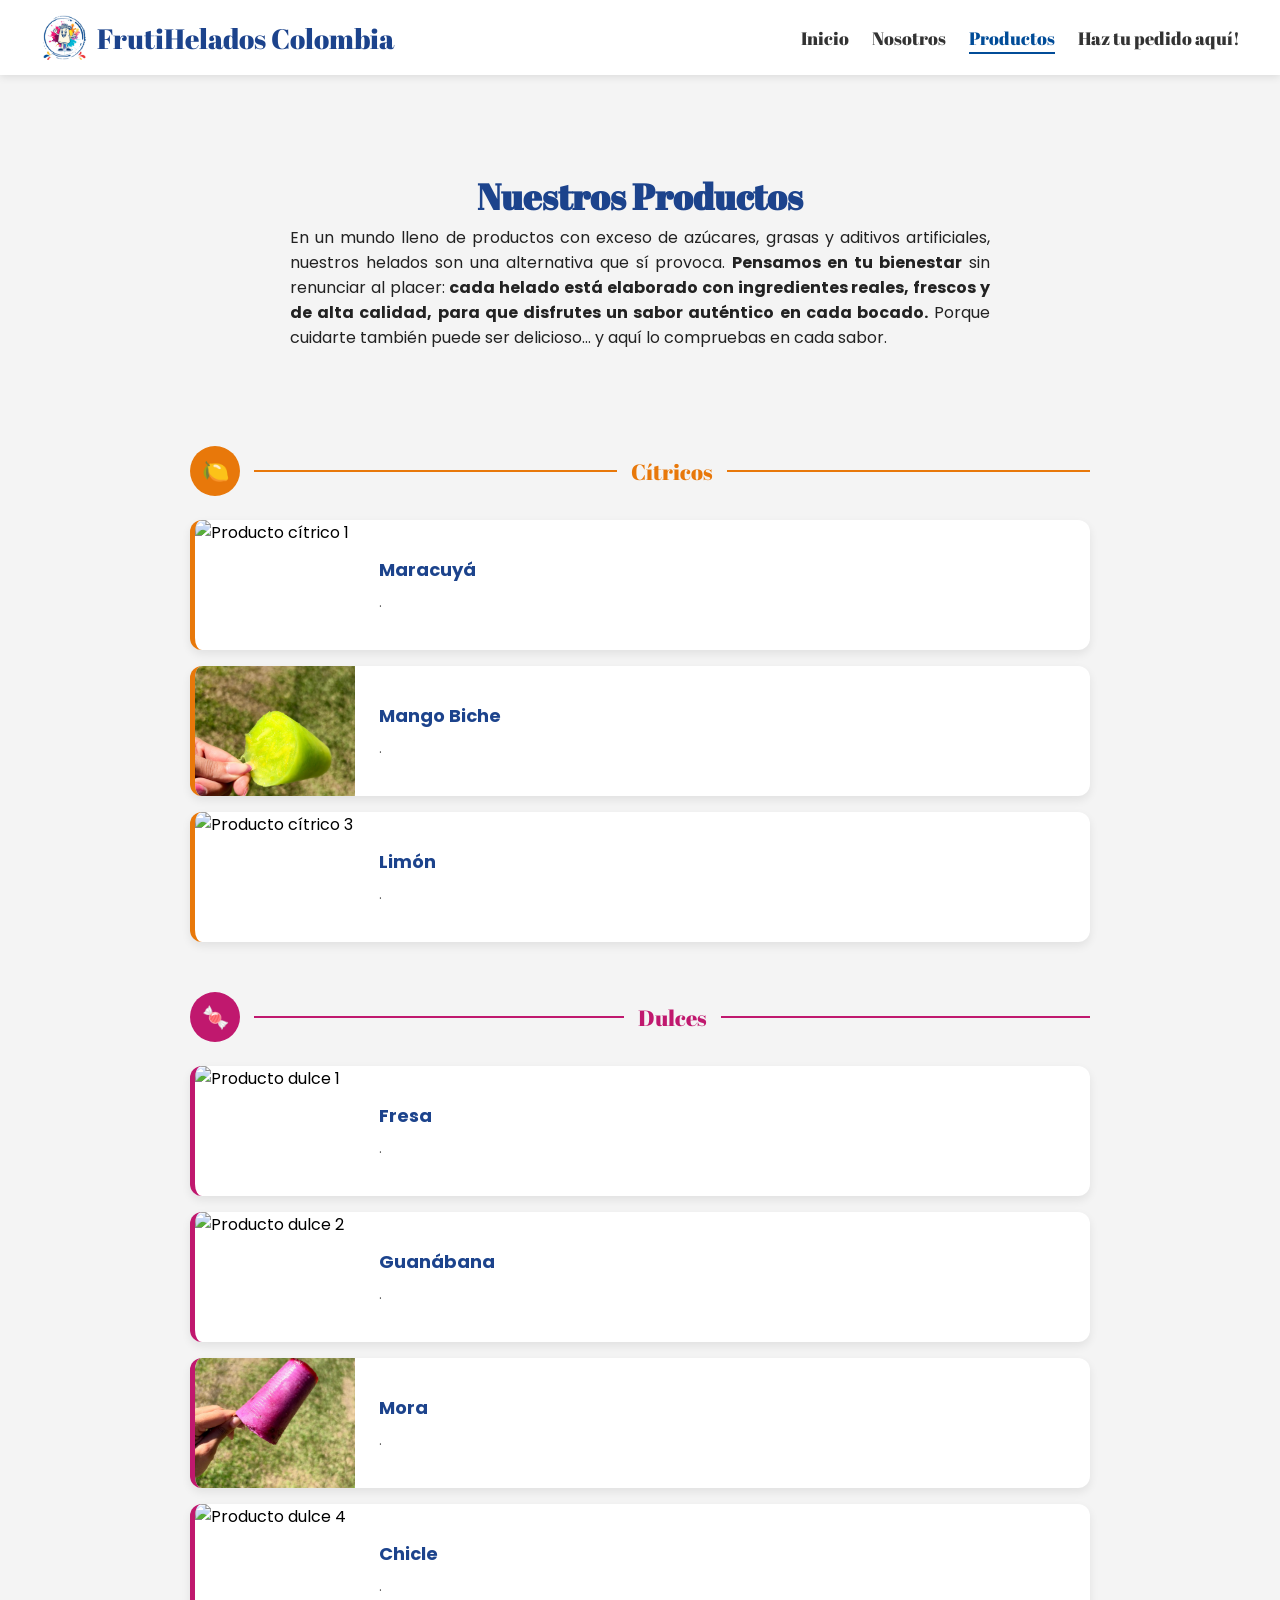
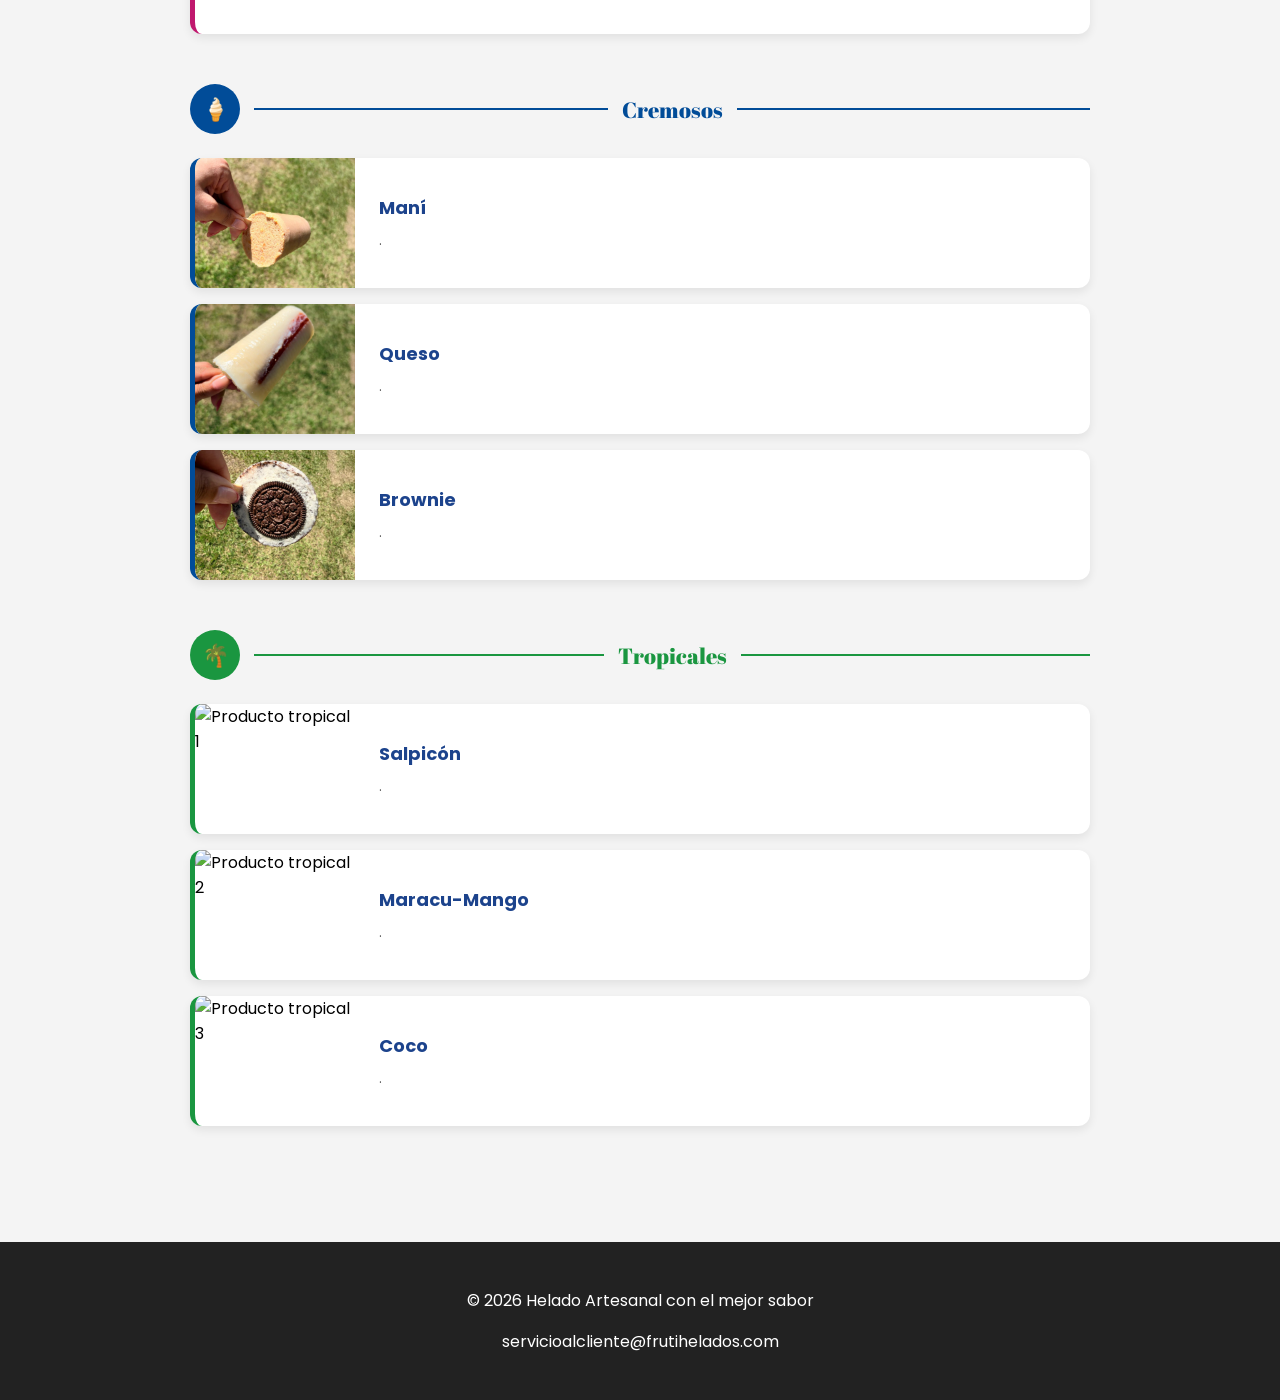
==== commit bcb63195: "Update productos.html" ====
--- a/productos.html
+++ b/productos.html
@@ -247,7 +247,7 @@
             <img src="Contenido/Productos/citrico1.jpg" alt="Producto cítrico 1">
             <div class="producto-item-info">
                 <h3>Maracuyá</h3>
-                <p>Descripción del producto. Cuéntale al cliente qué lo hace especial.</p>
+                <p>.</p>
             </div>
         </div>
 
@@ -255,7 +255,7 @@
             <img src="Contenido/productos/MangoBiche_A.jpeg" alt="Producto cítrico 2">
             <div class="producto-item-info">
                 <h3>Mango Biche</h3>
-                <p>Descripción del producto. Cuéntale al cliente qué lo hace especial.</p>
+                <p>.</p>
             </div>
         </div>
 
@@ -263,7 +263,7 @@
             <img src="Contenido/Productos/citrico3.jpg" alt="Producto cítrico 3">
             <div class="producto-item-info">
                 <h3>Limón</h3>
-                <p>Descripción del producto. Cuéntale al cliente qué lo hace especial.</p>
+                <p>.</p>
             </div>
         </div>
     </div>
@@ -282,7 +282,7 @@
             <img src="Contenido/Productos/dulce1.jpg" alt="Producto dulce 1">
             <div class="producto-item-info">
                 <h3>Fresa</h3>
-                <p>Descripción del producto. Cuéntale al cliente qué lo hace especial.</p>
+                <p>.</p>
             </div>
         </div>
 
@@ -290,7 +290,7 @@
             <img src="Contenido/Productos/dulce2.jpg" alt="Producto dulce 2">
             <div class="producto-item-info">
                 <h3>Guanábana</h3>
-                <p>Descripción del producto. Cuéntale al cliente qué lo hace especial.</p>
+                <p>.</p>
             </div>
         </div>
 
@@ -298,7 +298,7 @@
             <img src="Contenido/productos/Mora_A.jpeg" alt="Producto dulce 3">
             <div class="producto-item-info">
                 <h3>Mora</h3>
-                <p>Descripción del producto. Cuéntale al cliente qué lo hace especial.</p>
+                <p>.</p>
             </div>
         </div>
 
@@ -306,7 +306,7 @@
             <img src="Contenido/Productos/dulce4.jpg" alt="Producto dulce 4">
             <div class="producto-item-info">
                 <h3>Chicle</h3>
-                <p>Descripción del producto. Cuéntale al cliente qué lo hace especial.</p>
+                <p>.</p>
             </div>
         </div>
     </div>
@@ -325,7 +325,7 @@
             <img src="Contenido/productos/Mani_A.jpeg" alt="Producto cremoso 1">
             <div class="producto-item-info">
                 <h3>Maní</h3>
-                <p>Descripción del producto. Cuéntale al cliente qué lo hace especial.</p>
+                <p>.</p>
             </div>
         </div>
 
@@ -333,7 +333,7 @@
             <img src="Contenido/productos/Queso_A.jpeg" alt="Producto cremoso 2">
             <div class="producto-item-info">
                 <h3>Queso</h3>
-                <p>Descripción del producto. Cuéntale al cliente qué lo hace especial.</p>
+                <p>.</p>
             </div>
         </div>
 
@@ -341,7 +341,7 @@
             <img src="Contenido/productos/Brownie_A.jpeg" alt="Producto cremoso 3">
             <div class="producto-item-info">
                 <h3>Brownie</h3>
-                <p>Descripción del producto. Cuéntale al cliente qué lo hace especial.</p>
+                <p>.</p>
             </div>
         </div>
     </div>
@@ -360,7 +360,7 @@
             <img src="Contenido/Productos/tropical1.jpg" alt="Producto tropical 1">
             <div class="producto-item-info">
                 <h3>Salpicón</h3>
-                <p>Descripción del producto. Cuéntale al cliente qué lo hace especial.</p>
+                <p>.</p>
             </div>
         </div>
 
@@ -368,7 +368,7 @@
             <img src="Contenido/Productos/tropical2.jpg" alt="Producto tropical 2">
             <div class="producto-item-info">
                 <h3>Maracu-Mango</h3>
-                <p>Descripción del producto. Cuéntale al cliente qué lo hace especial.</p>
+                <p>.</p>
             </div>
         </div>
 
@@ -376,7 +376,7 @@
             <img src="Contenido/Productos/tropical3.jpg" alt="Producto tropical 3">
             <div class="producto-item-info">
                 <h3>Coco</h3>
-                <p>Descripción del producto. Cuéntale al cliente qué lo hace especial.</p>
+                <p>.</p>
             </div>
         </div>
     </div>
